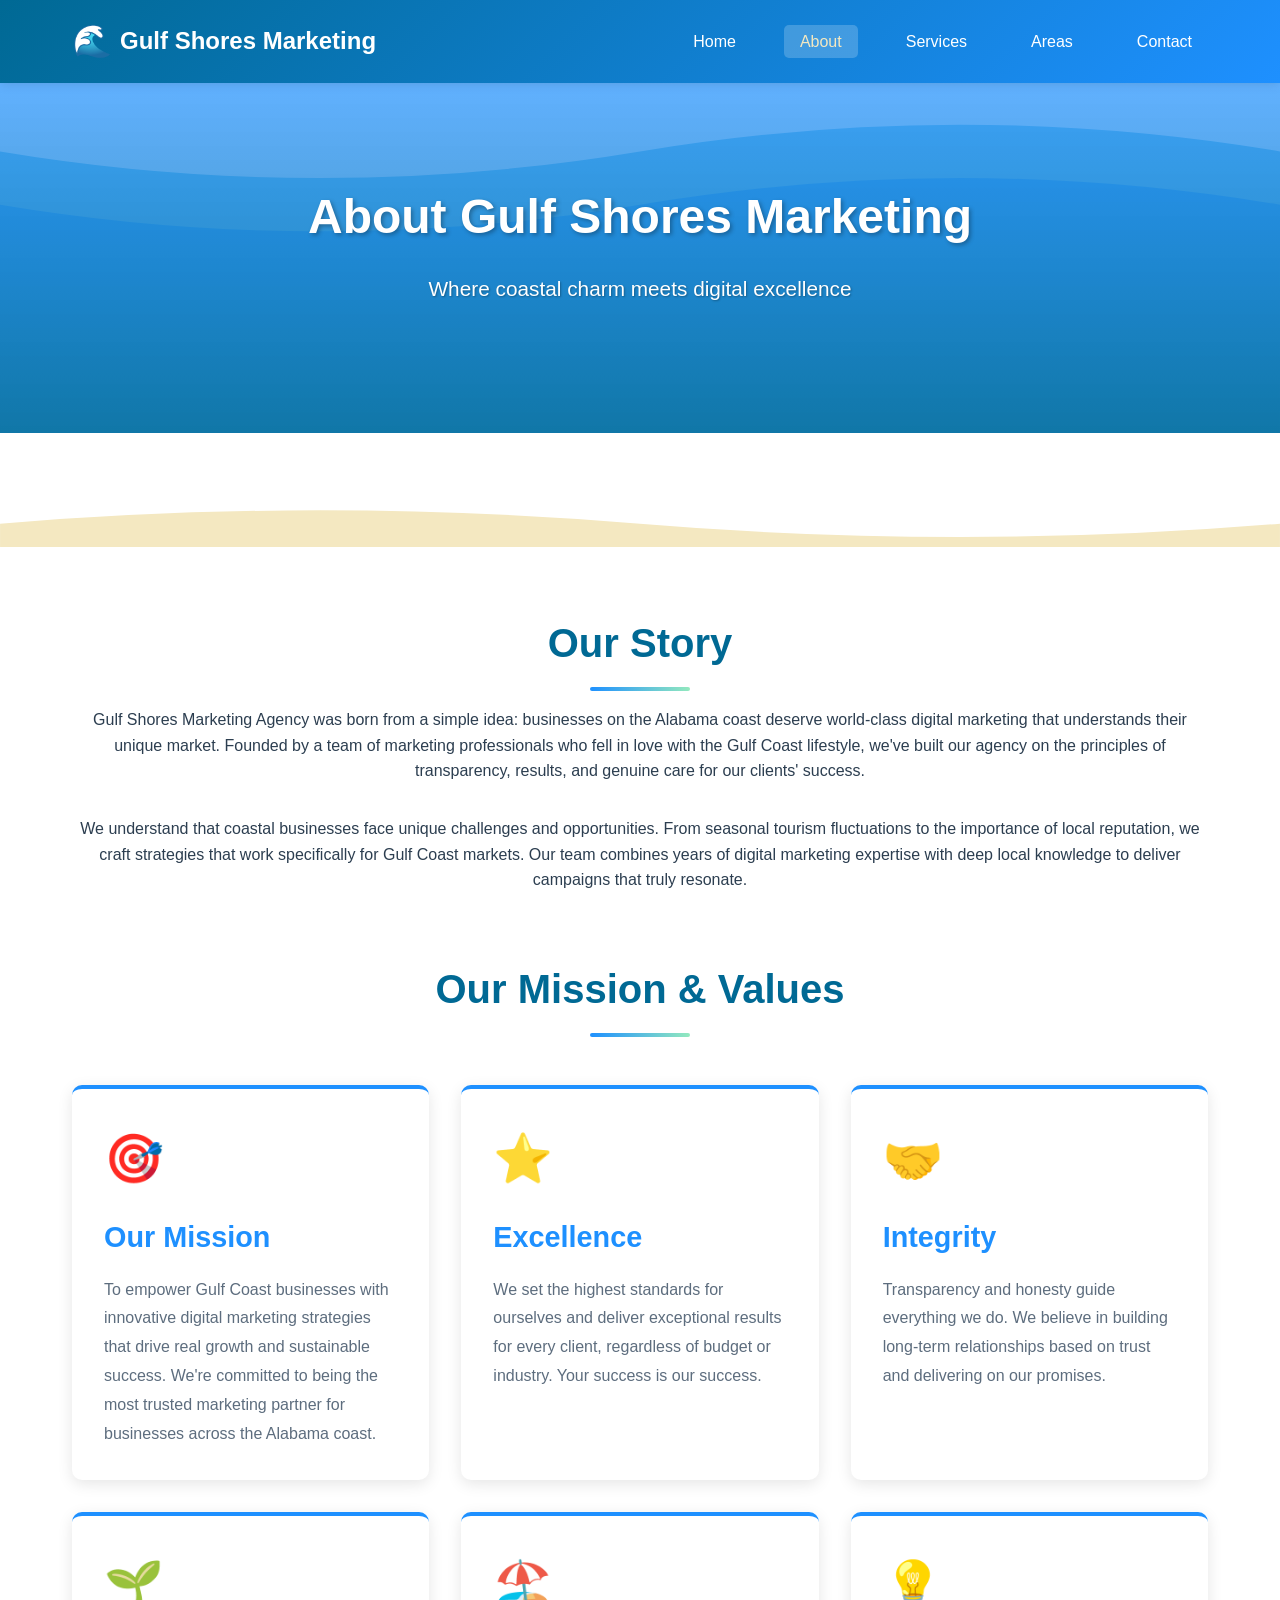
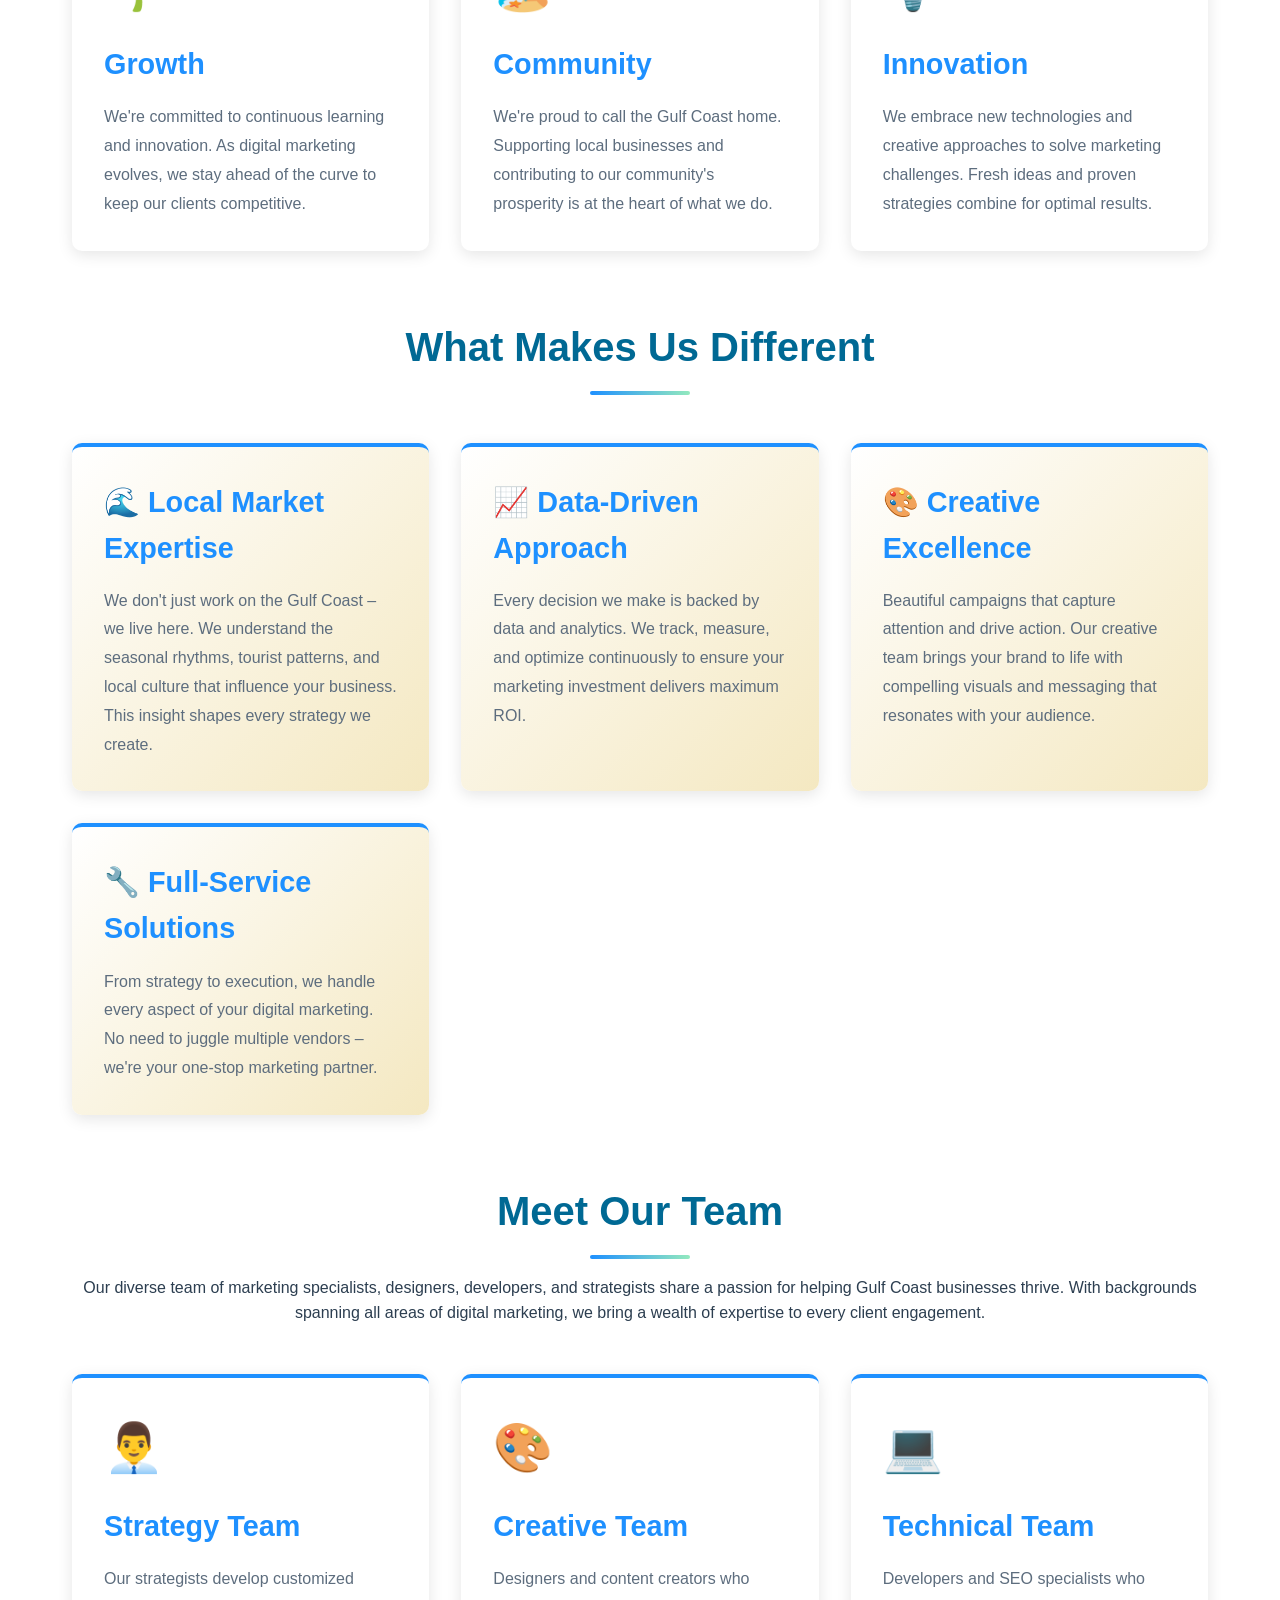
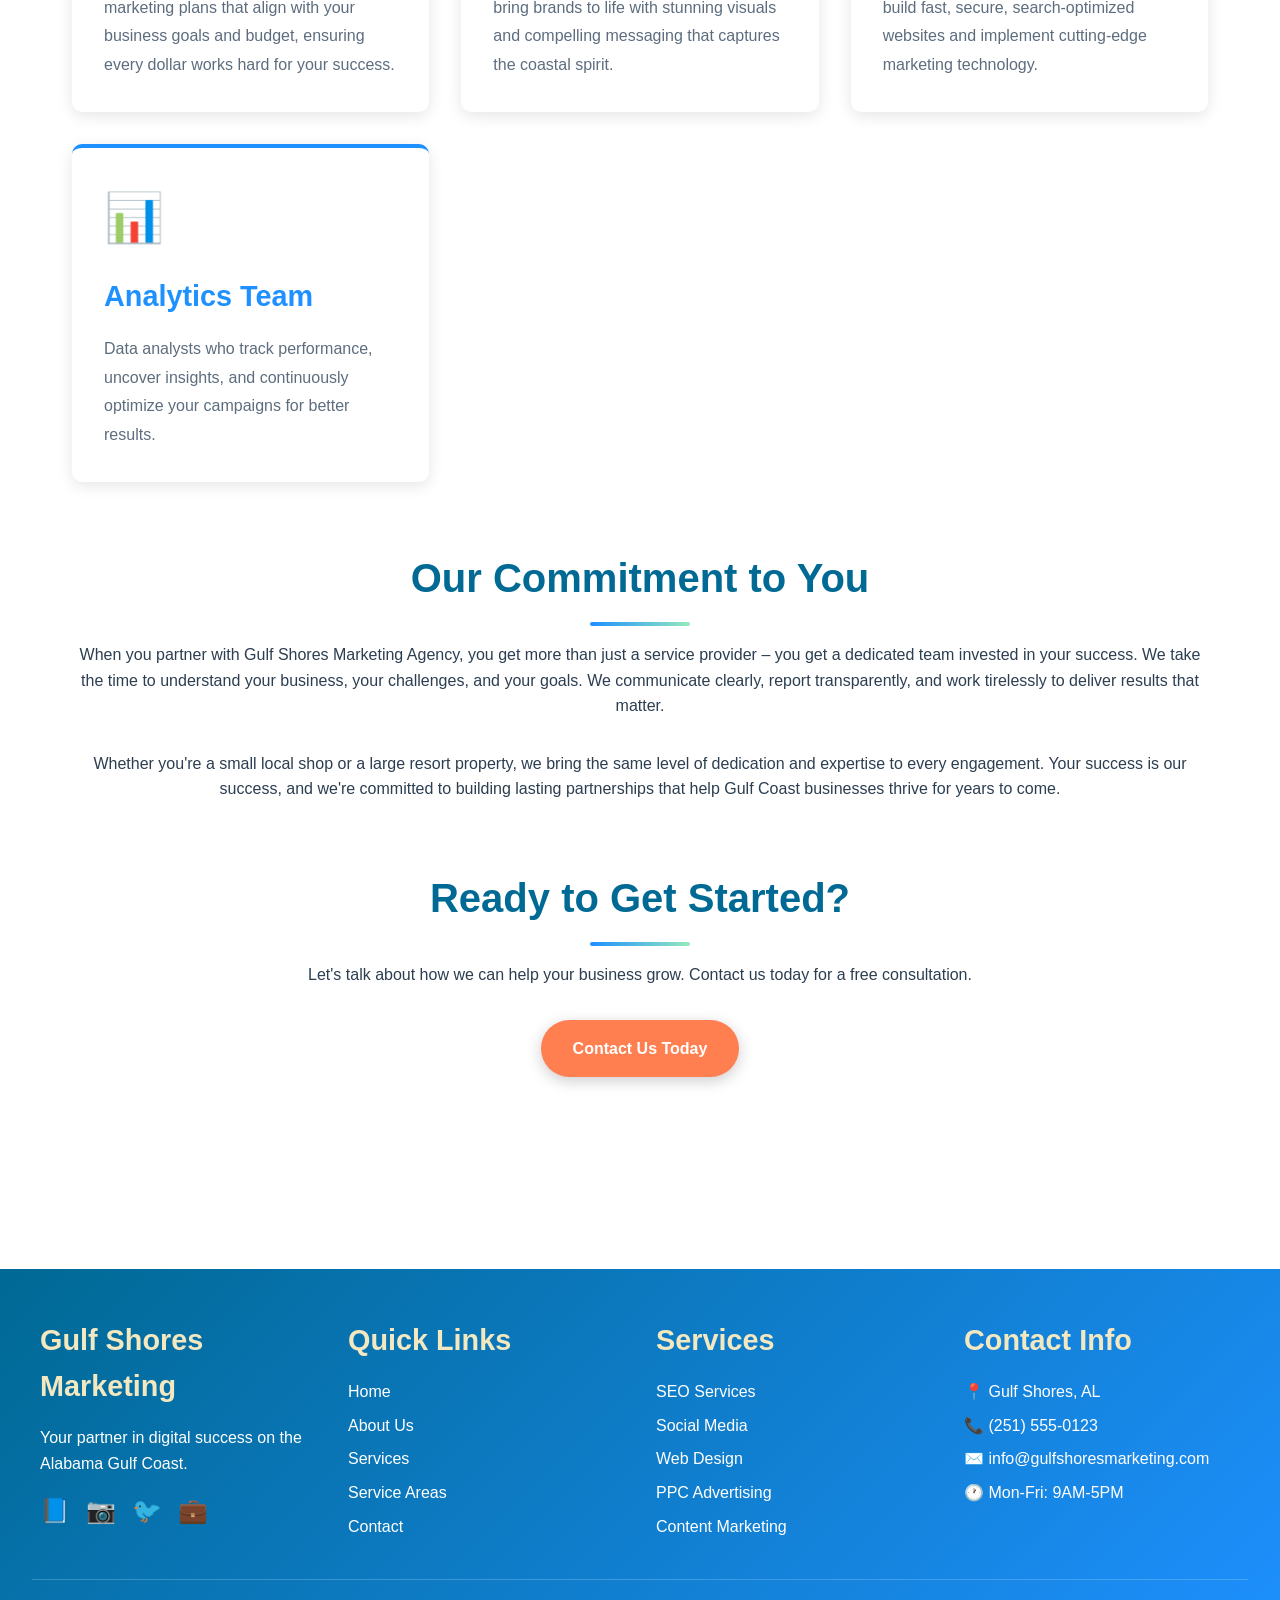
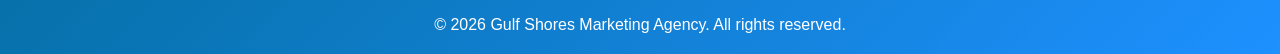
==== about.html @ c0fe1f2f "Add complete Gulf Shores Marketing Agency website - Created beach-themed responsive website with HTM" ====
<!DOCTYPE html>
<html lang="en">
<head>
    <meta charset="UTF-8">
    <meta name="viewport" content="width=device-width, initial-scale=1.0">
    <meta name="description" content="Learn about Gulf Shores Marketing Agency - a team of passionate digital marketing experts dedicated to helping coastal businesses succeed online.">
    <meta name="keywords" content="about us, marketing team, Gulf Shores, digital marketing experts, Alabama coast marketing agency">
    <meta name="author" content="Gulf Shores Marketing Agency">
    <meta name="robots" content="index, follow">

    <!-- Open Graph / Social Media Meta Tags -->
    <meta property="og:type" content="website">
    <meta property="og:title" content="About Gulf Shores Marketing Agency - Meet Our Team">
    <meta property="og:description" content="Discover our story and meet the team behind Gulf Shores Marketing Agency.">
    <meta property="og:url" content="https://gulfshoresmarketing.com/about.html">

    <title>About Us | Gulf Shores Marketing Agency</title>

    <link rel="stylesheet" href="css/styles.css">
    <link rel="canonical" href="https://gulfshoresmarketing.com/about.html">
</head>
<body>
    <header>
        <nav>
            <a href="index.html" class="logo">Gulf Shores Marketing</a>
            <button class="mobile-menu-toggle" aria-label="Toggle menu" aria-expanded="false">
                ☰
            </button>
            <ul class="nav-links">
                <li><a href="index.html">Home</a></li>
                <li><a href="about.html">About</a></li>
                <li><a href="services.html">Services</a></li>
                <li><a href="areas.html">Areas</a></li>
                <li><a href="contact.html">Contact</a></li>
            </ul>
        </nav>
    </header>

    <main>
        <section class="hero">
            <h1>About Gulf Shores Marketing</h1>
            <p>Where coastal charm meets digital excellence</p>
        </section>

        <div class="wave-divider"></div>

        <div class="container">
            <section id="our-story">
                <h2>Our Story</h2>
                <p class="text-center mb-2">
                    Gulf Shores Marketing Agency was born from a simple idea: businesses on the Alabama coast
                    deserve world-class digital marketing that understands their unique market. Founded by a team
                    of marketing professionals who fell in love with the Gulf Coast lifestyle, we've built our
                    agency on the principles of transparency, results, and genuine care for our clients' success.
                </p>
                <p class="text-center mb-2">
                    We understand that coastal businesses face unique challenges and opportunities. From seasonal
                    tourism fluctuations to the importance of local reputation, we craft strategies that work
                    specifically for Gulf Coast markets. Our team combines years of digital marketing expertise
                    with deep local knowledge to deliver campaigns that truly resonate.
                </p>
            </section>

            <section id="mission-vision">
                <h2>Our Mission & Values</h2>
                <div class="grid">
                    <div class="card">
                        <div class="card-icon">🎯</div>
                        <h3>Our Mission</h3>
                        <p>To empower Gulf Coast businesses with innovative digital marketing strategies that
                        drive real growth and sustainable success. We're committed to being the most trusted
                        marketing partner for businesses across the Alabama coast.</p>
                    </div>
                    <div class="card">
                        <div class="card-icon">⭐</div>
                        <h3>Excellence</h3>
                        <p>We set the highest standards for ourselves and deliver exceptional results for every
                        client, regardless of budget or industry. Your success is our success.</p>
                    </div>
                    <div class="card">
                        <div class="card-icon">🤝</div>
                        <h3>Integrity</h3>
                        <p>Transparency and honesty guide everything we do. We believe in building long-term
                        relationships based on trust and delivering on our promises.</p>
                    </div>
                    <div class="card">
                        <div class="card-icon">🌱</div>
                        <h3>Growth</h3>
                        <p>We're committed to continuous learning and innovation. As digital marketing evolves,
                        we stay ahead of the curve to keep our clients competitive.</p>
                    </div>
                    <div class="card">
                        <div class="card-icon">🏖️</div>
                        <h3>Community</h3>
                        <p>We're proud to call the Gulf Coast home. Supporting local businesses and contributing
                        to our community's prosperity is at the heart of what we do.</p>
                    </div>
                    <div class="card">
                        <div class="card-icon">💡</div>
                        <h3>Innovation</h3>
                        <p>We embrace new technologies and creative approaches to solve marketing challenges.
                        Fresh ideas and proven strategies combine for optimal results.</p>
                    </div>
                </div>
            </section>

            <section id="why-different">
                <h2>What Makes Us Different</h2>
                <div class="grid">
                    <div class="card service-card">
                        <h3>🌊 Local Market Expertise</h3>
                        <p>We don't just work on the Gulf Coast – we live here. We understand the seasonal rhythms,
                        tourist patterns, and local culture that influence your business. This insight shapes every
                        strategy we create.</p>
                    </div>
                    <div class="card service-card">
                        <h3>📈 Data-Driven Approach</h3>
                        <p>Every decision we make is backed by data and analytics. We track, measure, and optimize
                        continuously to ensure your marketing investment delivers maximum ROI.</p>
                    </div>
                    <div class="card service-card">
                        <h3>🎨 Creative Excellence</h3>
                        <p>Beautiful campaigns that capture attention and drive action. Our creative team brings
                        your brand to life with compelling visuals and messaging that resonates with your audience.</p>
                    </div>
                    <div class="card service-card">
                        <h3>🔧 Full-Service Solutions</h3>
                        <p>From strategy to execution, we handle every aspect of your digital marketing. No need
                        to juggle multiple vendors – we're your one-stop marketing partner.</p>
                    </div>
                </div>
            </section>

            <section id="team">
                <h2>Meet Our Team</h2>
                <p class="text-center mb-2">
                    Our diverse team of marketing specialists, designers, developers, and strategists share a
                    passion for helping Gulf Coast businesses thrive. With backgrounds spanning all areas of
                    digital marketing, we bring a wealth of expertise to every client engagement.
                </p>
                <div class="grid">
                    <div class="card">
                        <div class="card-icon">👨‍💼</div>
                        <h3>Strategy Team</h3>
                        <p>Our strategists develop customized marketing plans that align with your business goals
                        and budget, ensuring every dollar works hard for your success.</p>
                    </div>
                    <div class="card">
                        <div class="card-icon">🎨</div>
                        <h3>Creative Team</h3>
                        <p>Designers and content creators who bring brands to life with stunning visuals and
                        compelling messaging that captures the coastal spirit.</p>
                    </div>
                    <div class="card">
                        <div class="card-icon">💻</div>
                        <h3>Technical Team</h3>
                        <p>Developers and SEO specialists who build fast, secure, search-optimized websites and
                        implement cutting-edge marketing technology.</p>
                    </div>
                    <div class="card">
                        <div class="card-icon">📊</div>
                        <h3>Analytics Team</h3>
                        <p>Data analysts who track performance, uncover insights, and continuously optimize your
                        campaigns for better results.</p>
                    </div>
                </div>
            </section>

            <section id="commitment">
                <h2>Our Commitment to You</h2>
                <p class="text-center mb-2">
                    When you partner with Gulf Shores Marketing Agency, you get more than just a service provider –
                    you get a dedicated team invested in your success. We take the time to understand your business,
                    your challenges, and your goals. We communicate clearly, report transparently, and work tirelessly
                    to deliver results that matter.
                </p>
                <p class="text-center mb-2">
                    Whether you're a small local shop or a large resort property, we bring the same level of
                    dedication and expertise to every engagement. Your success is our success, and we're committed
                    to building lasting partnerships that help Gulf Coast businesses thrive for years to come.
                </p>
            </section>

            <section id="cta-section" class="text-center">
                <h2>Ready to Get Started?</h2>
                <p class="mb-2">
                    Let's talk about how we can help your business grow. Contact us today for a free consultation.
                </p>
                <a href="contact.html" class="cta-button">Contact Us Today</a>
            </section>
        </div>
    </main>

    <footer>
        <div class="footer-content">
            <div class="footer-section">
                <h3>Gulf Shores Marketing</h3>
                <p>Your partner in digital success on the Alabama Gulf Coast.</p>
                <div class="social-links">
                    <a href="#" aria-label="Facebook">📘</a>
                    <a href="#" aria-label="Instagram">📷</a>
                    <a href="#" aria-label="Twitter">🐦</a>
                    <a href="#" aria-label="LinkedIn">💼</a>
                </div>
            </div>
            <div class="footer-section">
                <h3>Quick Links</h3>
                <ul>
                    <li><a href="index.html">Home</a></li>
                    <li><a href="about.html">About Us</a></li>
                    <li><a href="services.html">Services</a></li>
                    <li><a href="areas.html">Service Areas</a></li>
                    <li><a href="contact.html">Contact</a></li>
                </ul>
            </div>
            <div class="footer-section">
                <h3>Services</h3>
                <ul>
                    <li><a href="services.html#seo">SEO Services</a></li>
                    <li><a href="services.html#social">Social Media</a></li>
                    <li><a href="services.html#web">Web Design</a></li>
                    <li><a href="services.html#ppc">PPC Advertising</a></li>
                    <li><a href="services.html#content">Content Marketing</a></li>
                </ul>
            </div>
            <div class="footer-section">
                <h3>Contact Info</h3>
                <ul>
                    <li>📍 Gulf Shores, AL</li>
                    <li>📞 (251) 555-0123</li>
                    <li>✉️ info@gulfshoresmarketing.com</li>
                    <li>🕐 Mon-Fri: 9AM-5PM</li>
                </ul>
            </div>
        </div>
        <div class="footer-bottom">
            <p>&copy; <span id="current-year">2024</span> Gulf Shores Marketing Agency. All rights reserved.</p>
        </div>
    </footer>

    <script src="js/main.js"></script>
</body>
</html>
---- css/styles.css ----
/* Gulf Shores Marketing Agency - Beach Theme Styles */

:root {
    --beach-sand: #F4E8C1;
    --ocean-blue: #1E90FF;
    --ocean-deep: #006994;
    --ocean-light: #87CEEB;
    --coral: #FF7F50;
    --seafoam: #93E9BE;
    --white: #FFFFFF;
    --text-dark: #2C3E50;
    --text-light: #5D6D7E;
}

* {
    margin: 0;
    padding: 0;
    box-sizing: border-box;
}

body {
    font-family: 'Segoe UI', Tahoma, Geneva, Verdana, sans-serif;
    line-height: 1.6;
    color: var(--text-dark);
    background-color: var(--white);
}

/* Header & Navigation */
header {
    background: linear-gradient(135deg, var(--ocean-deep) 0%, var(--ocean-blue) 100%);
    box-shadow: 0 2px 10px rgba(0, 0, 0, 0.1);
    position: sticky;
    top: 0;
    z-index: 1000;
}

nav {
    max-width: 1200px;
    margin: 0 auto;
    padding: 1rem 2rem;
    display: flex;
    justify-content: space-between;
    align-items: center;
}

.logo {
    font-size: 1.5rem;
    font-weight: bold;
    color: var(--white);
    text-decoration: none;
    display: flex;
    align-items: center;
    gap: 0.5rem;
}

.logo::before {
    content: '🌊';
    font-size: 2rem;
}

.nav-links {
    display: flex;
    list-style: none;
    gap: 2rem;
}

.nav-links a {
    color: var(--white);
    text-decoration: none;
    font-weight: 500;
    transition: color 0.3s ease;
    padding: 0.5rem 1rem;
    border-radius: 5px;
}

.nav-links a:hover,
.nav-links a.active {
    background-color: rgba(255, 255, 255, 0.2);
    color: var(--beach-sand);
}

.mobile-menu-toggle {
    display: none;
    background: none;
    border: none;
    color: var(--white);
    font-size: 1.5rem;
    cursor: pointer;
}

/* Hero Section */
.hero {
    background: linear-gradient(rgba(30, 144, 255, 0.7), rgba(0, 105, 148, 0.8)),
                url('data:image/svg+xml,<svg xmlns="http://www.w3.org/2000/svg" viewBox="0 0 1200 400"><path fill="%2387CEEB" d="M0,100 Q300,150 600,100 T1200,100 L1200,400 L0,400 Z"/><path fill="%231E90FF" d="M0,150 Q300,200 600,150 T1200,150 L1200,400 L0,400 Z" opacity="0.5"/></svg>');
    background-size: cover;
    background-position: center;
    color: var(--white);
    padding: 6rem 2rem;
    text-align: center;
}

.hero h1 {
    font-size: 3rem;
    margin-bottom: 1rem;
    text-shadow: 2px 2px 4px rgba(0, 0, 0, 0.3);
}

.hero p {
    font-size: 1.3rem;
    margin-bottom: 2rem;
    text-shadow: 1px 1px 2px rgba(0, 0, 0, 0.3);
}

.cta-button {
    display: inline-block;
    background-color: var(--coral);
    color: var(--white);
    padding: 1rem 2rem;
    text-decoration: none;
    border-radius: 50px;
    font-weight: bold;
    transition: all 0.3s ease;
    box-shadow: 0 4px 15px rgba(0, 0, 0, 0.2);
}

.cta-button:hover {
    background-color: #ff6347;
    transform: translateY(-2px);
    box-shadow: 0 6px 20px rgba(0, 0, 0, 0.3);
}

/* Container */
.container {
    max-width: 1200px;
    margin: 0 auto;
    padding: 4rem 2rem;
}

/* Section Styles */
section {
    margin-bottom: 4rem;
}

h2 {
    font-size: 2.5rem;
    color: var(--ocean-deep);
    margin-bottom: 1rem;
    text-align: center;
    position: relative;
    padding-bottom: 1rem;
}

h2::after {
    content: '';
    position: absolute;
    bottom: 0;
    left: 50%;
    transform: translateX(-50%);
    width: 100px;
    height: 4px;
    background: linear-gradient(90deg, var(--ocean-blue), var(--seafoam));
    border-radius: 2px;
}

h3 {
    font-size: 1.8rem;
    color: var(--ocean-blue);
    margin-bottom: 1rem;
}

/* Grid Layouts */
.grid {
    display: grid;
    grid-template-columns: repeat(auto-fit, minmax(300px, 1fr));
    gap: 2rem;
    margin-top: 3rem;
}

.card {
    background: var(--white);
    padding: 2rem;
    border-radius: 10px;
    box-shadow: 0 4px 15px rgba(0, 0, 0, 0.1);
    transition: transform 0.3s ease, box-shadow 0.3s ease;
    border-top: 4px solid var(--ocean-blue);
}

.card:hover {
    transform: translateY(-5px);
    box-shadow: 0 8px 25px rgba(0, 0, 0, 0.15);
}

.card-icon {
    font-size: 3rem;
    margin-bottom: 1rem;
}

.card h3 {
    margin-bottom: 1rem;
}

.card p {
    color: var(--text-light);
    line-height: 1.8;
}

/* Services */
.service-card {
    background: linear-gradient(135deg, var(--white) 0%, var(--beach-sand) 100%);
}

/* Areas */
.area-card {
    background: var(--white);
    text-align: center;
}

.area-card h3 {
    color: var(--ocean-deep);
}

/* Contact Form */
.contact-content {
    display: grid;
    grid-template-columns: 1fr 1fr;
    gap: 3rem;
    margin-top: 3rem;
}

.contact-info {
    background: linear-gradient(135deg, var(--ocean-light) 0%, var(--seafoam) 100%);
    padding: 2rem;
    border-radius: 10px;
}

.contact-info h3 {
    color: var(--ocean-deep);
    margin-bottom: 1.5rem;
}

.info-item {
    display: flex;
    align-items: center;
    gap: 1rem;
    margin-bottom: 1.5rem;
}

.info-icon {
    font-size: 1.5rem;
}

form {
    display: flex;
    flex-direction: column;
    gap: 1.5rem;
}

.form-group {
    display: flex;
    flex-direction: column;
}

label {
    font-weight: 500;
    margin-bottom: 0.5rem;
    color: var(--ocean-deep);
}

input,
textarea,
select {
    padding: 0.8rem;
    border: 2px solid var(--ocean-light);
    border-radius: 5px;
    font-size: 1rem;
    font-family: inherit;
    transition: border-color 0.3s ease;
}

input:focus,
textarea:focus,
select:focus {
    outline: none;
    border-color: var(--ocean-blue);
}

textarea {
    min-height: 150px;
    resize: vertical;
}

button[type="submit"] {
    background-color: var(--ocean-blue);
    color: var(--white);
    padding: 1rem 2rem;
    border: none;
    border-radius: 50px;
    font-size: 1.1rem;
    font-weight: bold;
    cursor: pointer;
    transition: all 0.3s ease;
}

button[type="submit"]:hover {
    background-color: var(--ocean-deep);
    transform: translateY(-2px);
    box-shadow: 0 4px 15px rgba(0, 0, 0, 0.2);
}

/* Footer */
footer {
    background: linear-gradient(135deg, var(--ocean-deep) 0%, var(--ocean-blue) 100%);
    color: var(--white);
    padding: 3rem 2rem 1rem;
    margin-top: 4rem;
}

.footer-content {
    max-width: 1200px;
    margin: 0 auto;
    display: grid;
    grid-template-columns: repeat(auto-fit, minmax(250px, 1fr));
    gap: 2rem;
    margin-bottom: 2rem;
}

.footer-section h3 {
    color: var(--beach-sand);
    margin-bottom: 1rem;
}

.footer-section ul {
    list-style: none;
}

.footer-section ul li {
    margin-bottom: 0.5rem;
}

.footer-section a {
    color: var(--white);
    text-decoration: none;
    transition: color 0.3s ease;
}

.footer-section a:hover {
    color: var(--seafoam);
}

.social-links {
    display: flex;
    gap: 1rem;
    margin-top: 1rem;
}

.social-links a {
    font-size: 1.5rem;
}

.footer-bottom {
    text-align: center;
    padding-top: 2rem;
    border-top: 1px solid rgba(255, 255, 255, 0.2);
}

/* Responsive Design */
@media (max-width: 768px) {
    .nav-links {
        display: none;
        flex-direction: column;
        position: absolute;
        top: 100%;
        left: 0;
        right: 0;
        background: var(--ocean-deep);
        padding: 1rem;
        gap: 0.5rem;
    }

    .nav-links.active {
        display: flex;
    }

    .mobile-menu-toggle {
        display: block;
    }

    .hero h1 {
        font-size: 2rem;
    }

    .hero p {
        font-size: 1.1rem;
    }

    h2 {
        font-size: 2rem;
    }

    .contact-content {
        grid-template-columns: 1fr;
    }

    .grid {
        grid-template-columns: 1fr;
    }
}

/* Utility Classes */
.text-center {
    text-align: center;
}

.mb-2 {
    margin-bottom: 2rem;
}

.wave-divider {
    height: 50px;
    background: url('data:image/svg+xml,<svg xmlns="http://www.w3.org/2000/svg" viewBox="0 0 1200 50"><path fill="%23F4E8C1" d="M0,25 Q300,0 600,25 T1200,25 L1200,50 L0,50 Z"/></svg>');
    background-size: cover;
}
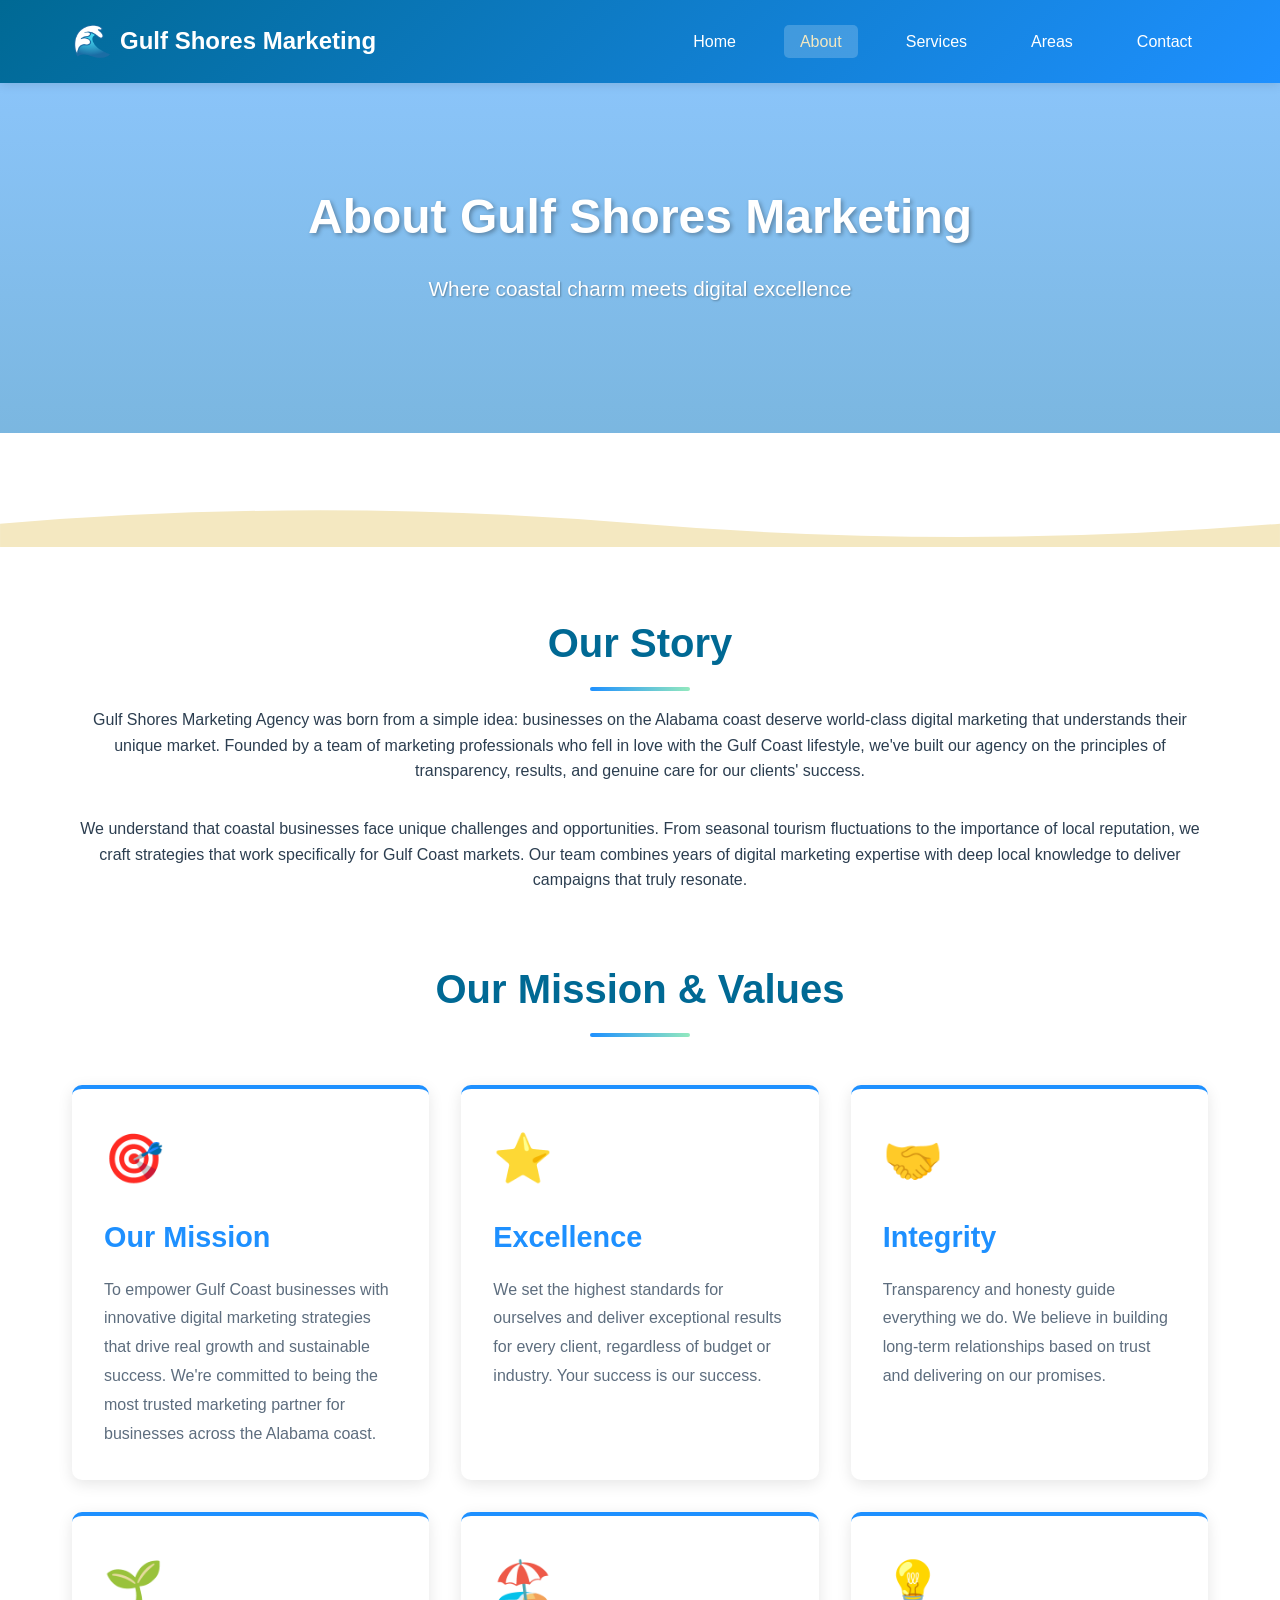
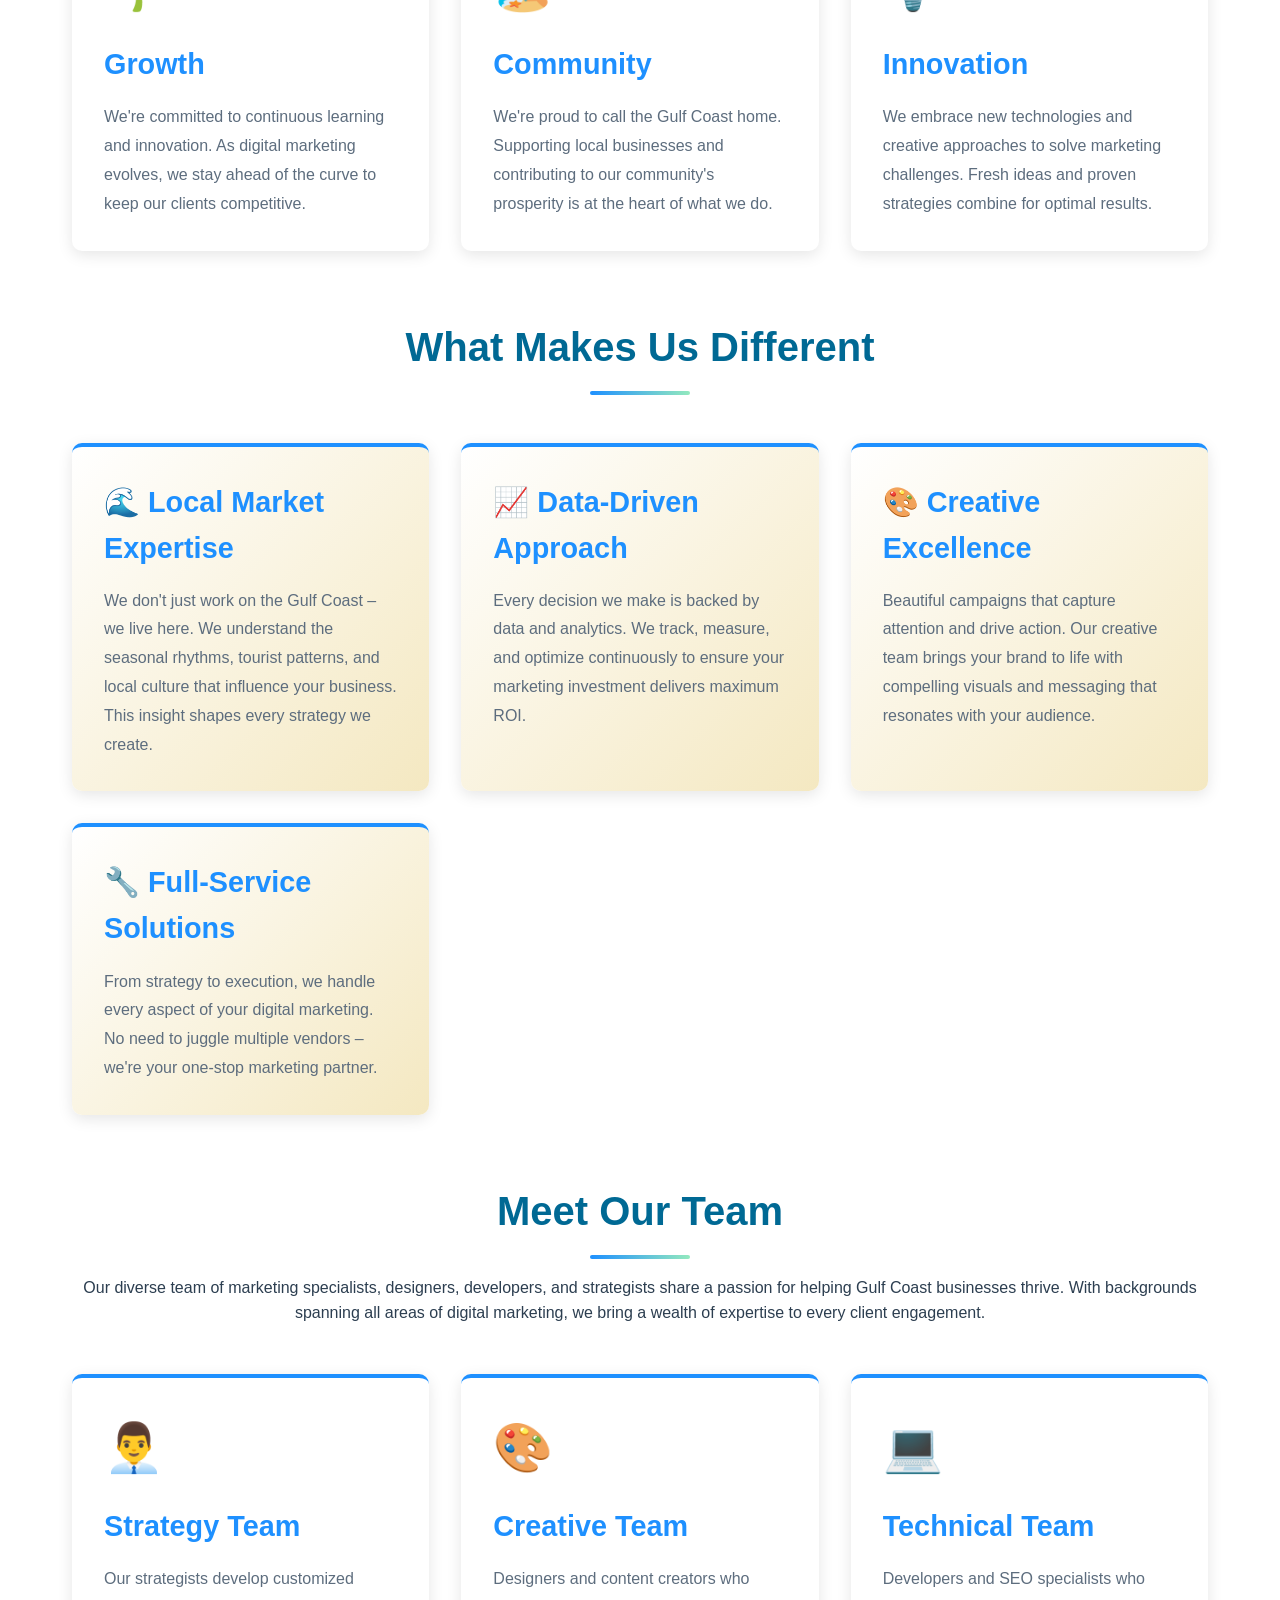
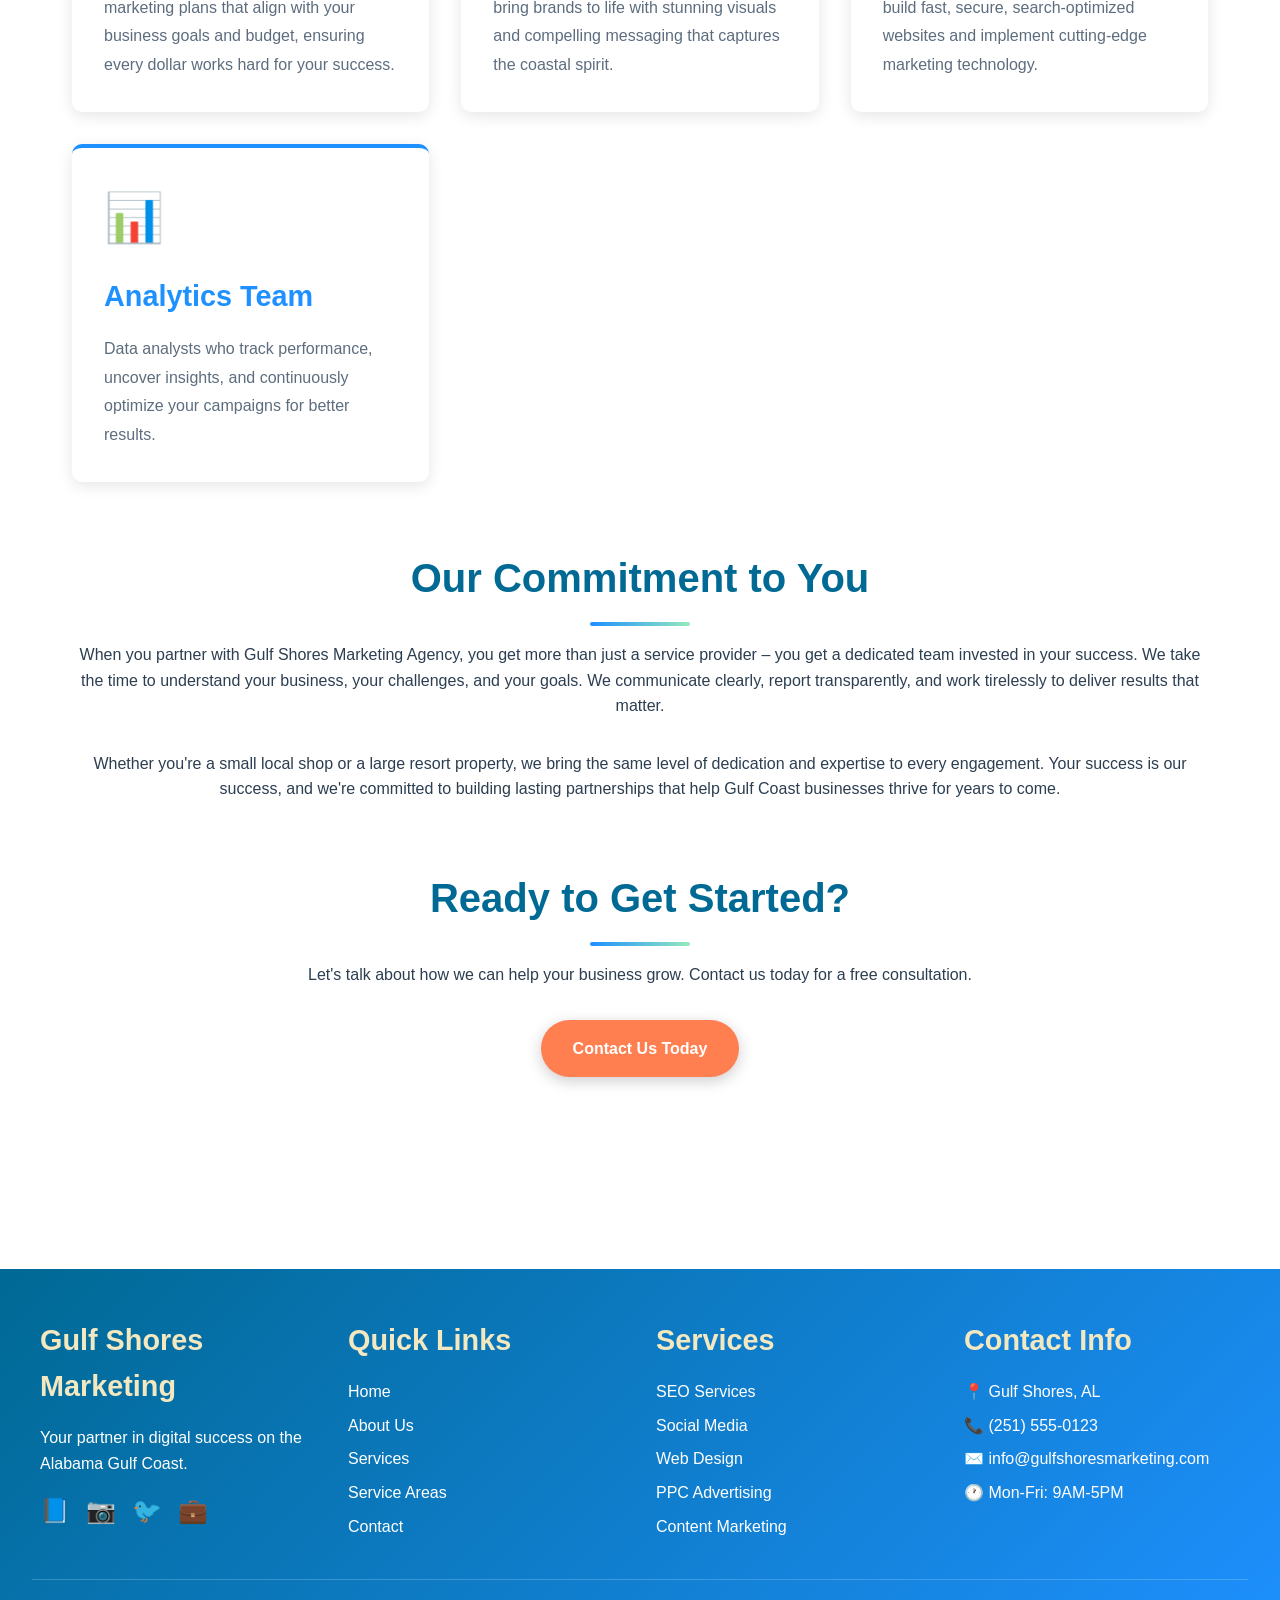
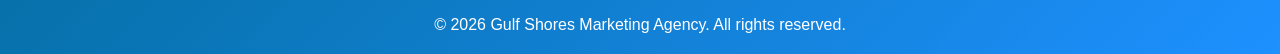
==== commit 57dd970f: "Add beach photo backgrounds to header sections - Updated hero section CSS to use beach photography b" ====
--- a/about.html
+++ b/about.html
@@ -37,7 +37,7 @@
     </header>
 
     <main>
-        <section class="hero">
+        <section class="hero about-hero">
             <h1>About Gulf Shores Marketing</h1>
             <p>Where coastal charm meets digital excellence</p>
         </section>
--- a/css/styles.css
+++ b/css/styles.css
@@ -90,13 +90,47 @@
 
 /* Hero Section */
 .hero {
-    background: linear-gradient(rgba(30, 144, 255, 0.7), rgba(0, 105, 148, 0.8)),
-                url('data:image/svg+xml,<svg xmlns="http://www.w3.org/2000/svg" viewBox="0 0 1200 400"><path fill="%2387CEEB" d="M0,100 Q300,150 600,100 T1200,100 L1200,400 L0,400 Z"/><path fill="%231E90FF" d="M0,150 Q300,200 600,150 T1200,150 L1200,400 L0,400 Z" opacity="0.5"/></svg>');
+    background: linear-gradient(rgba(30, 144, 255, 0.5), rgba(0, 105, 148, 0.6)),
+                url('../images/laptop-beach.jpg');
     background-size: cover;
     background-position: center;
     color: var(--white);
     padding: 6rem 2rem;
     text-align: center;
+    background-attachment: fixed;
+}
+
+/* Page-specific hero backgrounds */
+.hero.about-hero {
+    background: linear-gradient(rgba(30, 144, 255, 0.5), rgba(0, 105, 148, 0.6)),
+                url('../images/beach-chair-1.jpg');
+    background-size: cover;
+    background-position: center;
+    background-attachment: fixed;
+}
+
+.hero.services-hero {
+    background: linear-gradient(rgba(30, 144, 255, 0.5), rgba(0, 105, 148, 0.6)),
+                url('../images/beach-chair-2.jpg');
+    background-size: cover;
+    background-position: center;
+    background-attachment: fixed;
+}
+
+.hero.areas-hero {
+    background: linear-gradient(rgba(30, 144, 255, 0.5), rgba(0, 105, 148, 0.6)),
+                url('../images/sand-hand.jpg');
+    background-size: cover;
+    background-position: center;
+    background-attachment: fixed;
+}
+
+.hero.contact-hero {
+    background: linear-gradient(rgba(30, 144, 255, 0.5), rgba(0, 105, 148, 0.6)),
+                url('../images/phone-beach.jpg');
+    background-size: cover;
+    background-position: center;
+    background-attachment: fixed;
 }
 
 .hero h1 {
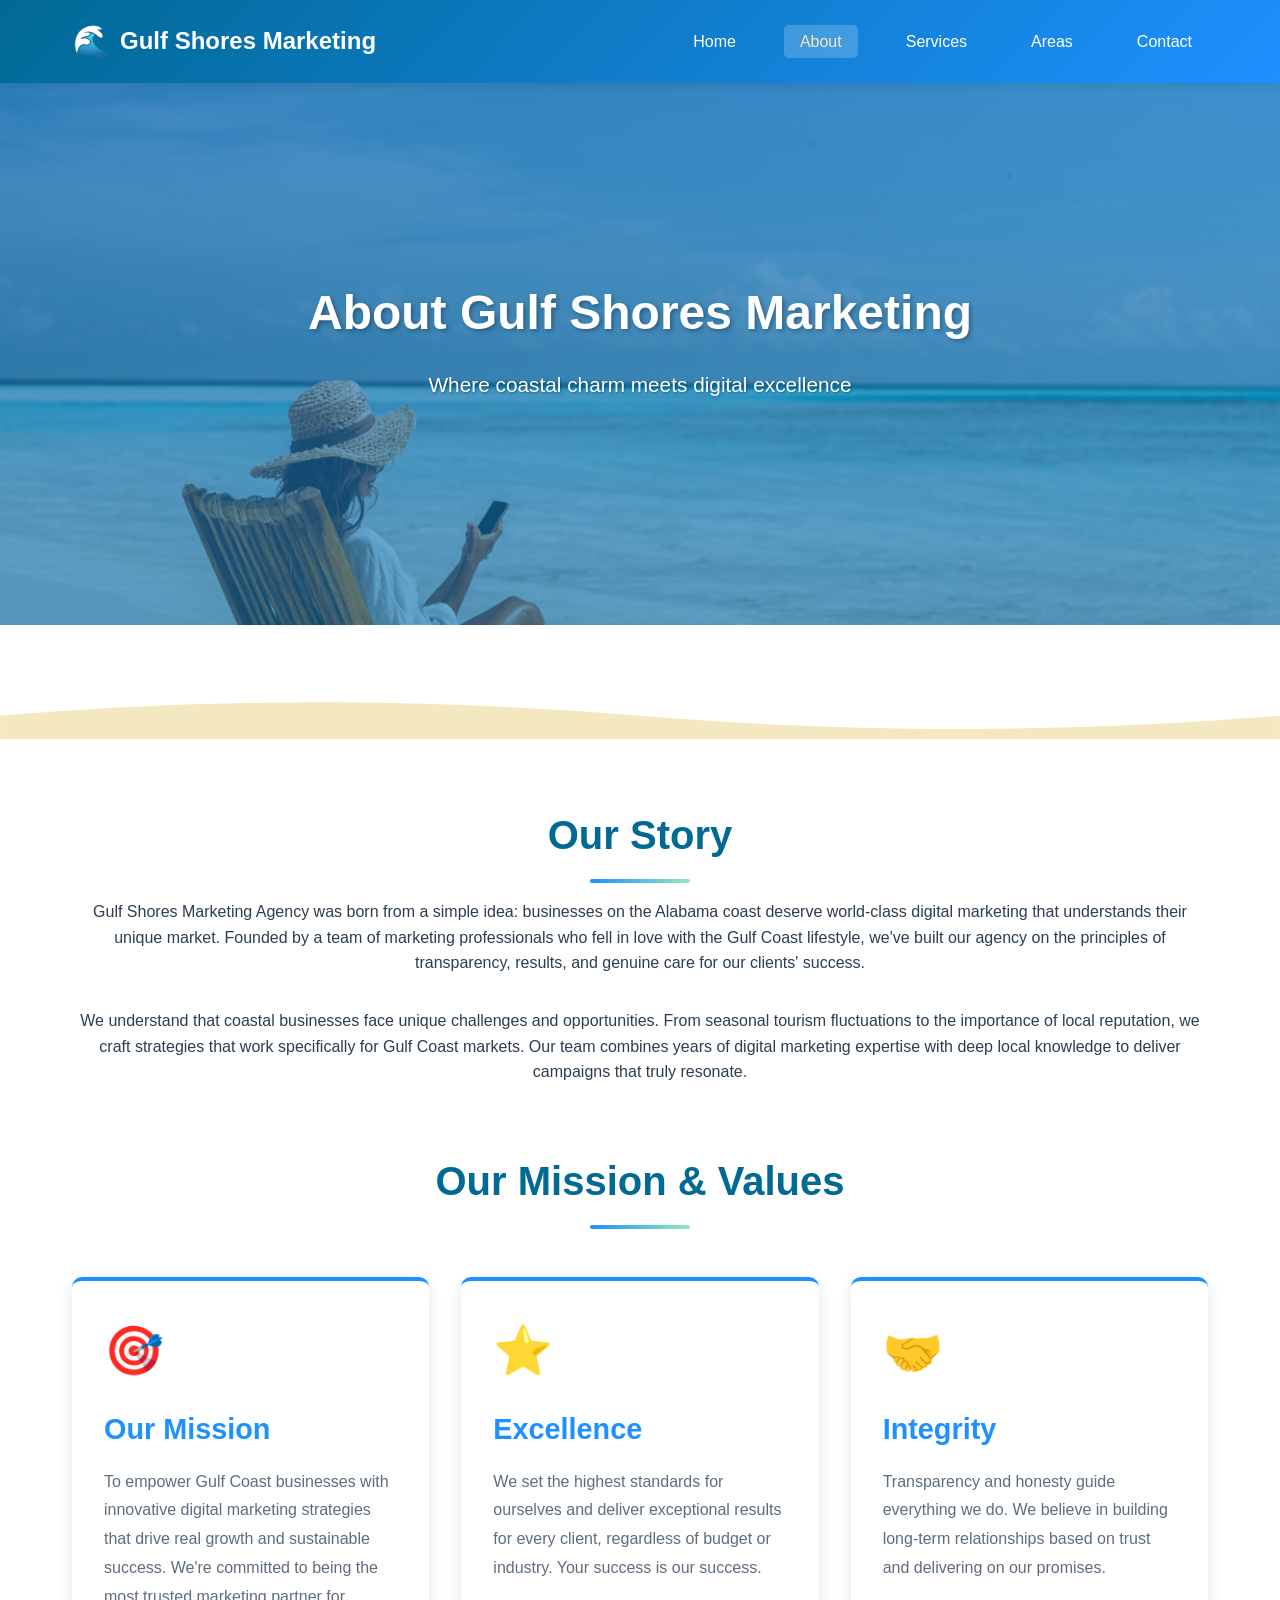
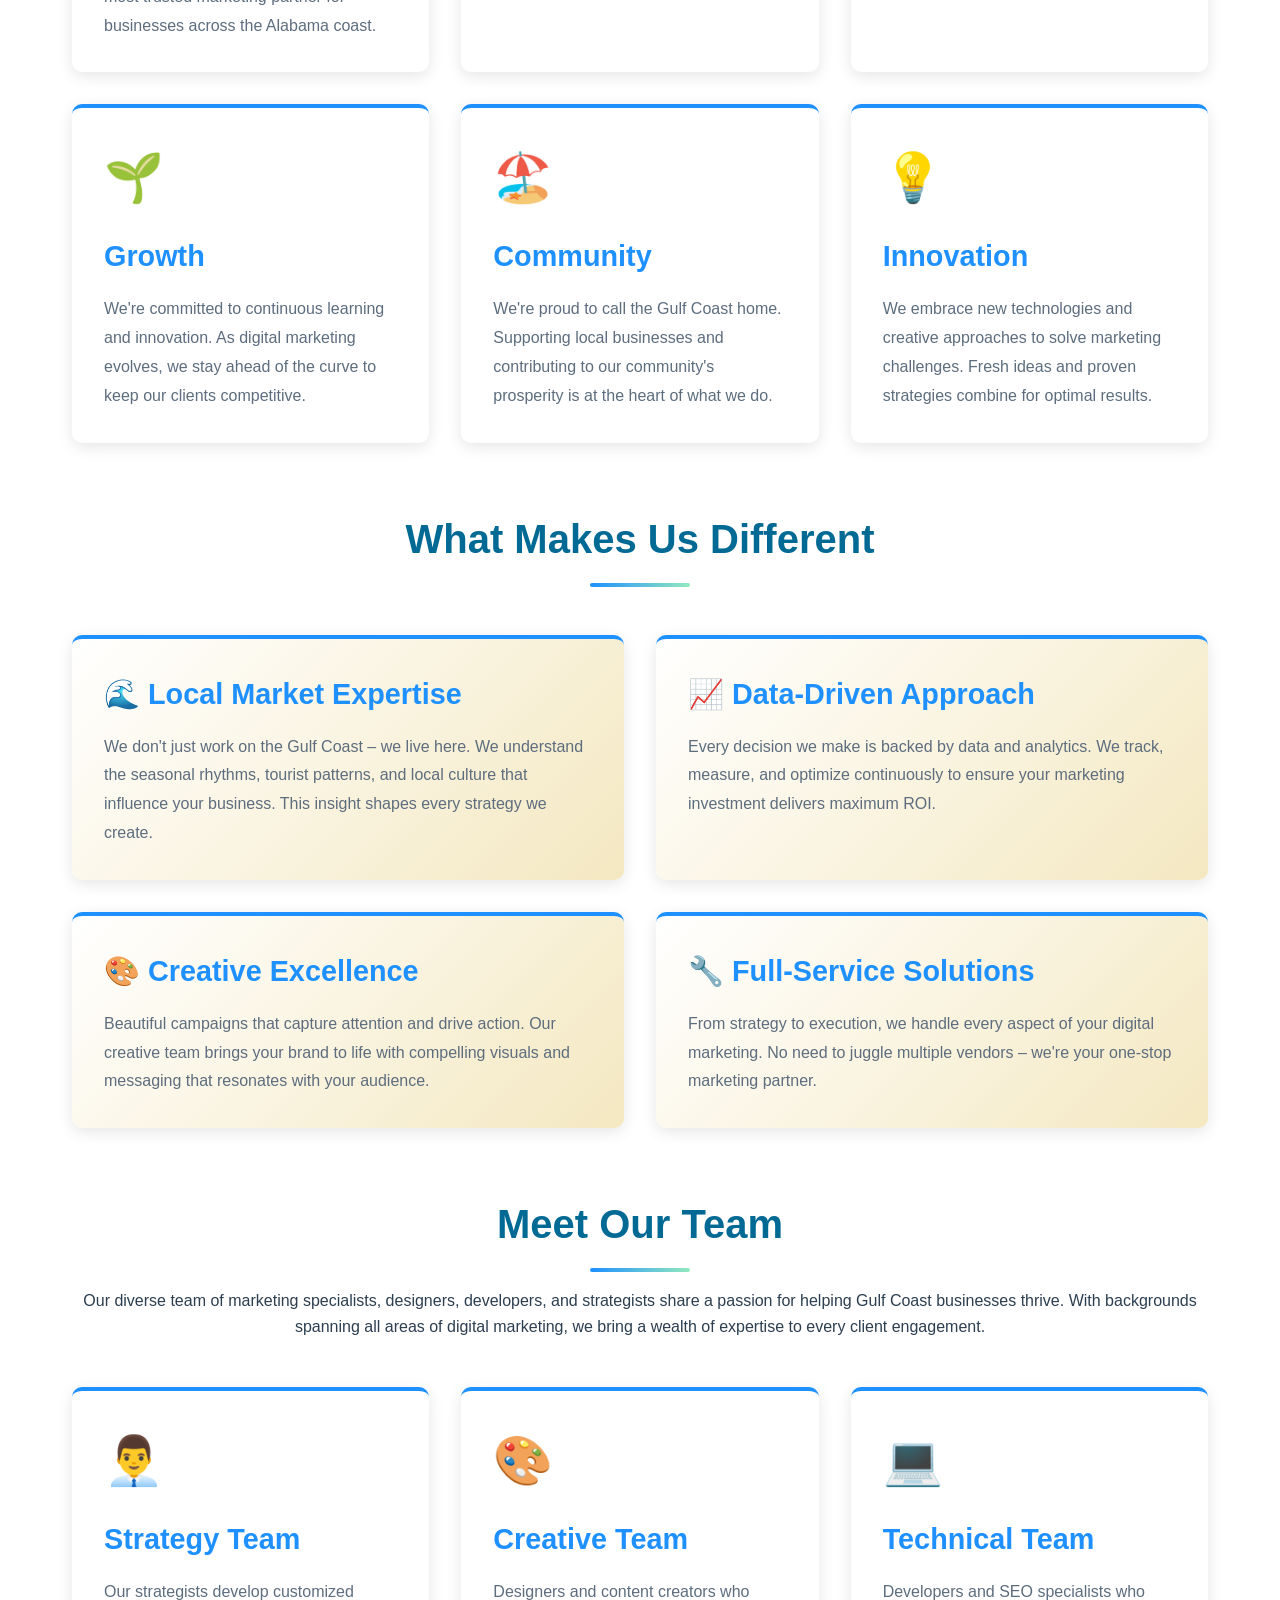
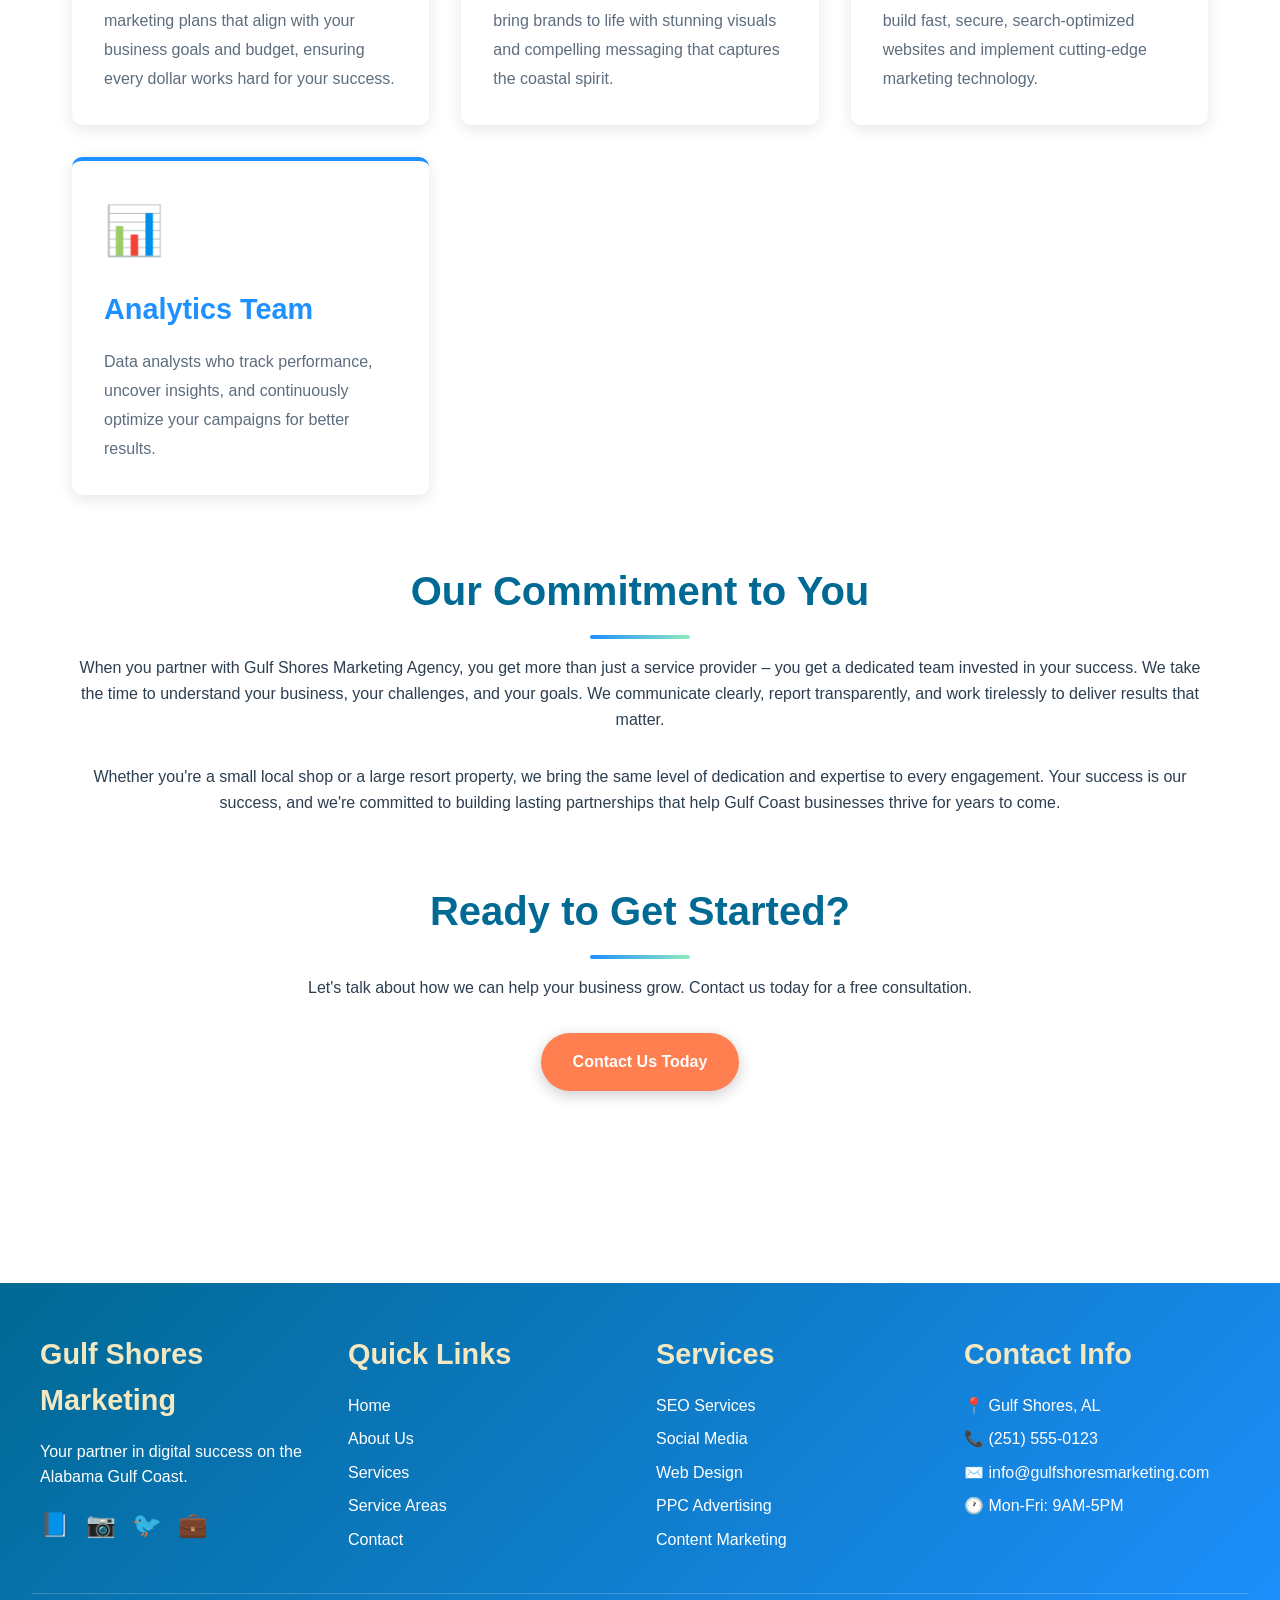
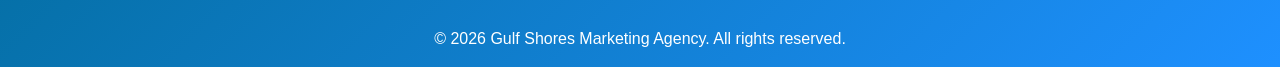
==== commit ac8f2de8: "Change 4-block sections from 3 columns to 2 columns for better balance Updated all sections with 4 o" ====
--- a/about.html
+++ b/about.html
@@ -106,7 +106,7 @@
 
             <section id="why-different">
                 <h2>What Makes Us Different</h2>
-                <div class="grid">
+                <div class="grid-2-col">
                     <div class="card service-card">
                         <h3>🌊 Local Market Expertise</h3>
                         <p>We don't just work on the Gulf Coast – we live here. We understand the seasonal rhythms,
--- a/css/styles.css
+++ b/css/styles.css
@@ -91,11 +91,11 @@
 /* Hero Section */
 .hero {
     background: linear-gradient(rgba(30, 144, 255, 0.5), rgba(0, 105, 148, 0.6)),
-                url('../images/laptop-beach.jpg');
-    background-size: cover;
-    background-position: center;
-    color: var(--white);
-    padding: 6rem 2rem;
+                url('../laptopheaderphoto.png');
+    background-size: cover;
+    background-position: center center;
+    color: var(--white);
+    padding: 12rem 2rem;
     text-align: center;
     background-attachment: fixed;
 }
@@ -103,33 +103,33 @@
 /* Page-specific hero backgrounds */
 .hero.about-hero {
     background: linear-gradient(rgba(30, 144, 255, 0.5), rgba(0, 105, 148, 0.6)),
-                url('../images/beach-chair-1.jpg');
-    background-size: cover;
-    background-position: center;
+                url('../smartphone1.png');
+    background-size: cover;
+    background-position: center center;
     background-attachment: fixed;
 }
 
 .hero.services-hero {
     background: linear-gradient(rgba(30, 144, 255, 0.5), rgba(0, 105, 148, 0.6)),
-                url('../images/beach-chair-2.jpg');
-    background-size: cover;
-    background-position: center;
+                url('../smartphone2.png');
+    background-size: cover;
+    background-position: center center;
     background-attachment: fixed;
 }
 
 .hero.areas-hero {
     background: linear-gradient(rgba(30, 144, 255, 0.5), rgba(0, 105, 148, 0.6)),
-                url('../images/sand-hand.jpg');
-    background-size: cover;
-    background-position: center;
+                url('../socialmedia.png');
+    background-size: cover;
+    background-position: center center;
     background-attachment: fixed;
 }
 
 .hero.contact-hero {
     background: linear-gradient(rgba(30, 144, 255, 0.5), rgba(0, 105, 148, 0.6)),
-                url('../images/phone-beach.jpg');
-    background-size: cover;
-    background-position: center;
+                url('../smartphone3.png');
+    background-size: cover;
+    background-position: center center;
     background-attachment: fixed;
 }
 
@@ -206,6 +206,13 @@
 .grid {
     display: grid;
     grid-template-columns: repeat(auto-fit, minmax(300px, 1fr));
+    gap: 2rem;
+    margin-top: 3rem;
+}
+
+.grid-2-col {
+    display: grid;
+    grid-template-columns: repeat(2, 1fr);
     gap: 2rem;
     margin-top: 3rem;
 }
@@ -438,6 +445,10 @@
     .grid {
         grid-template-columns: 1fr;
     }
+
+    .grid-2-col {
+        grid-template-columns: 1fr;
+    }
 }
 
 /* Utility Classes */
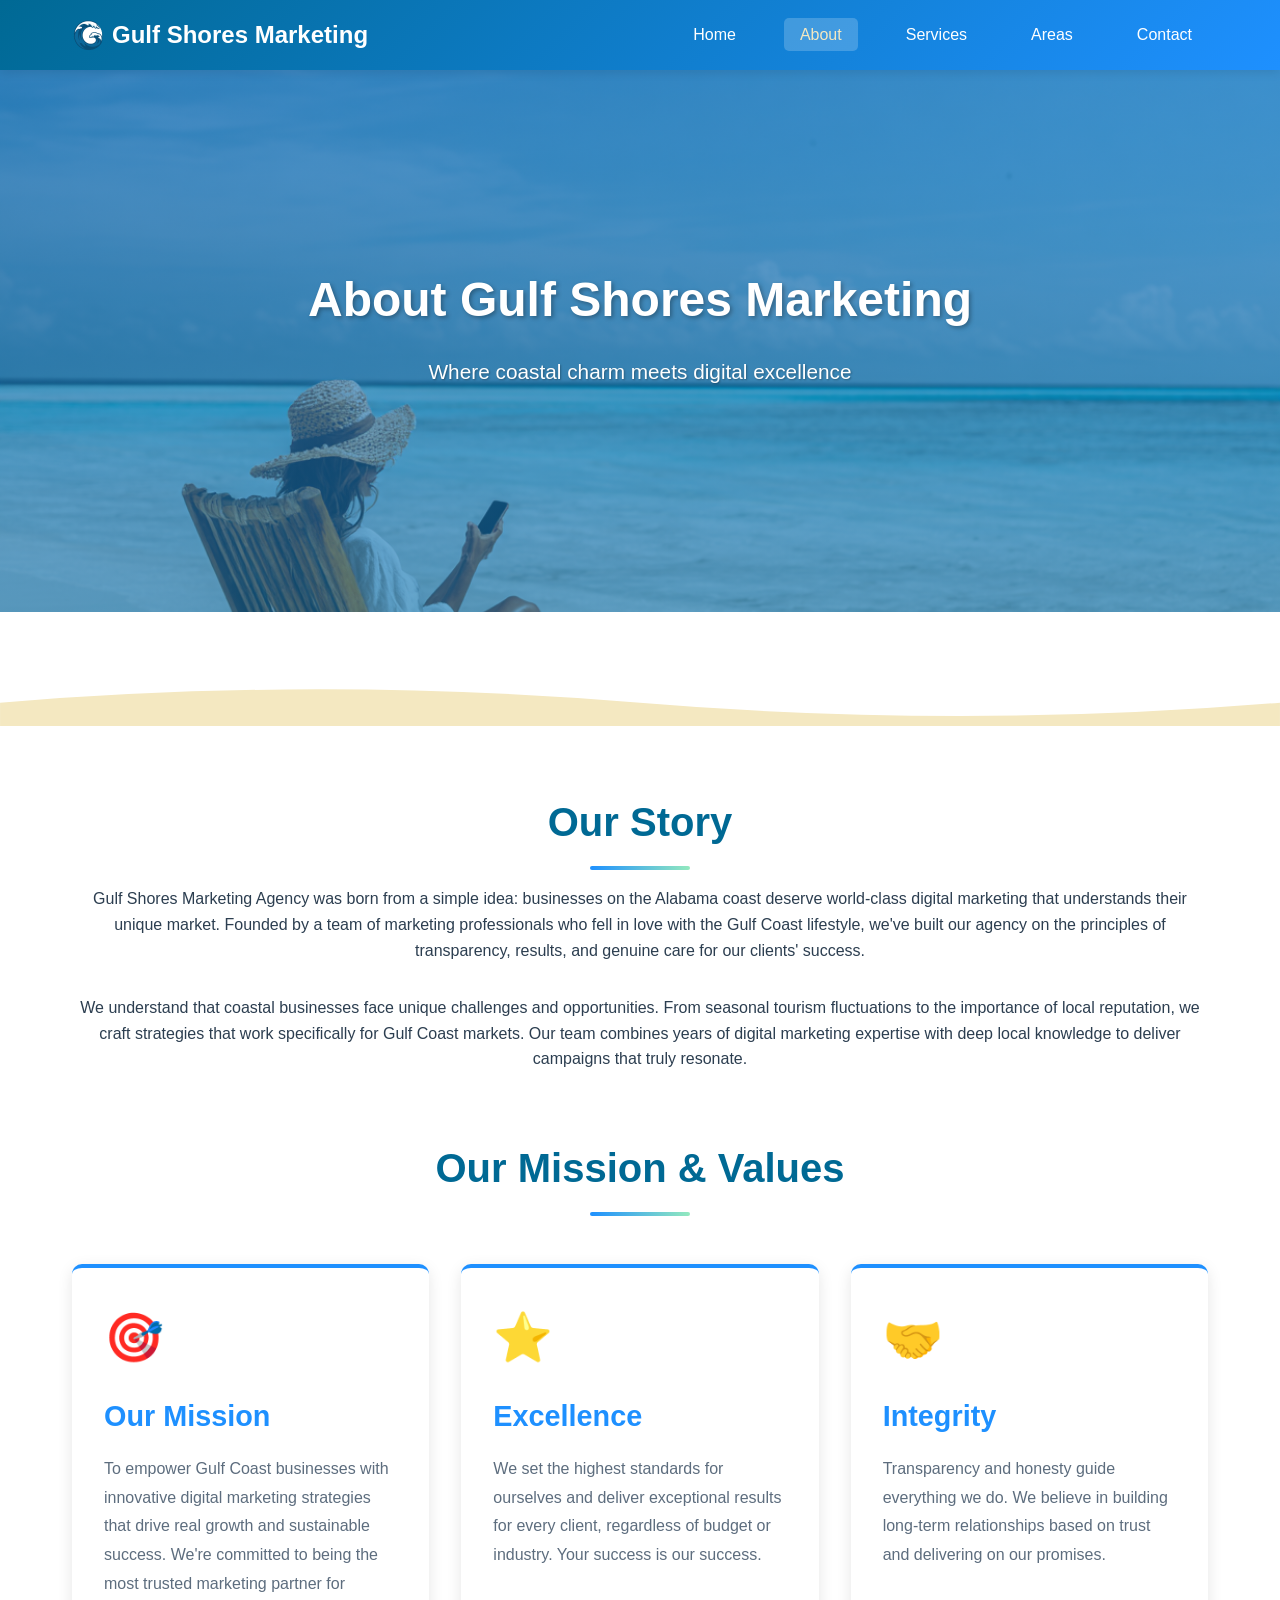
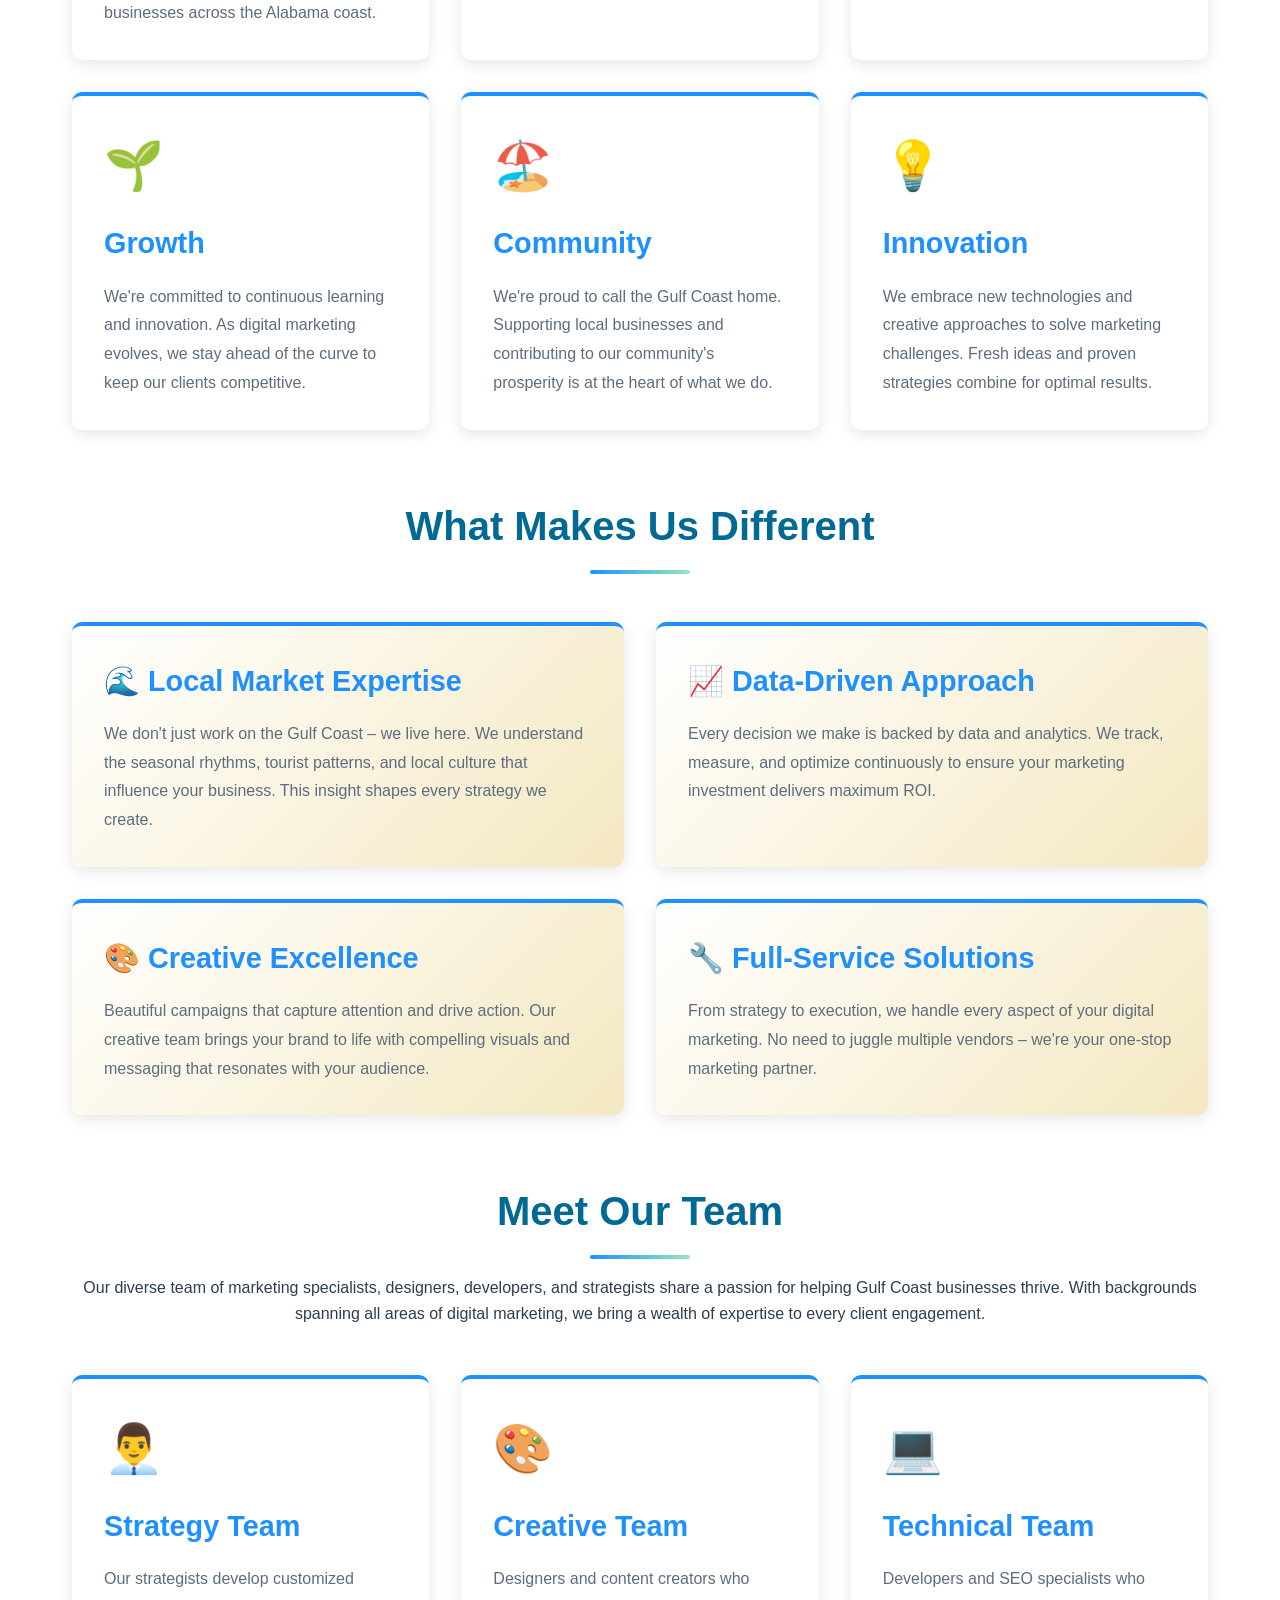
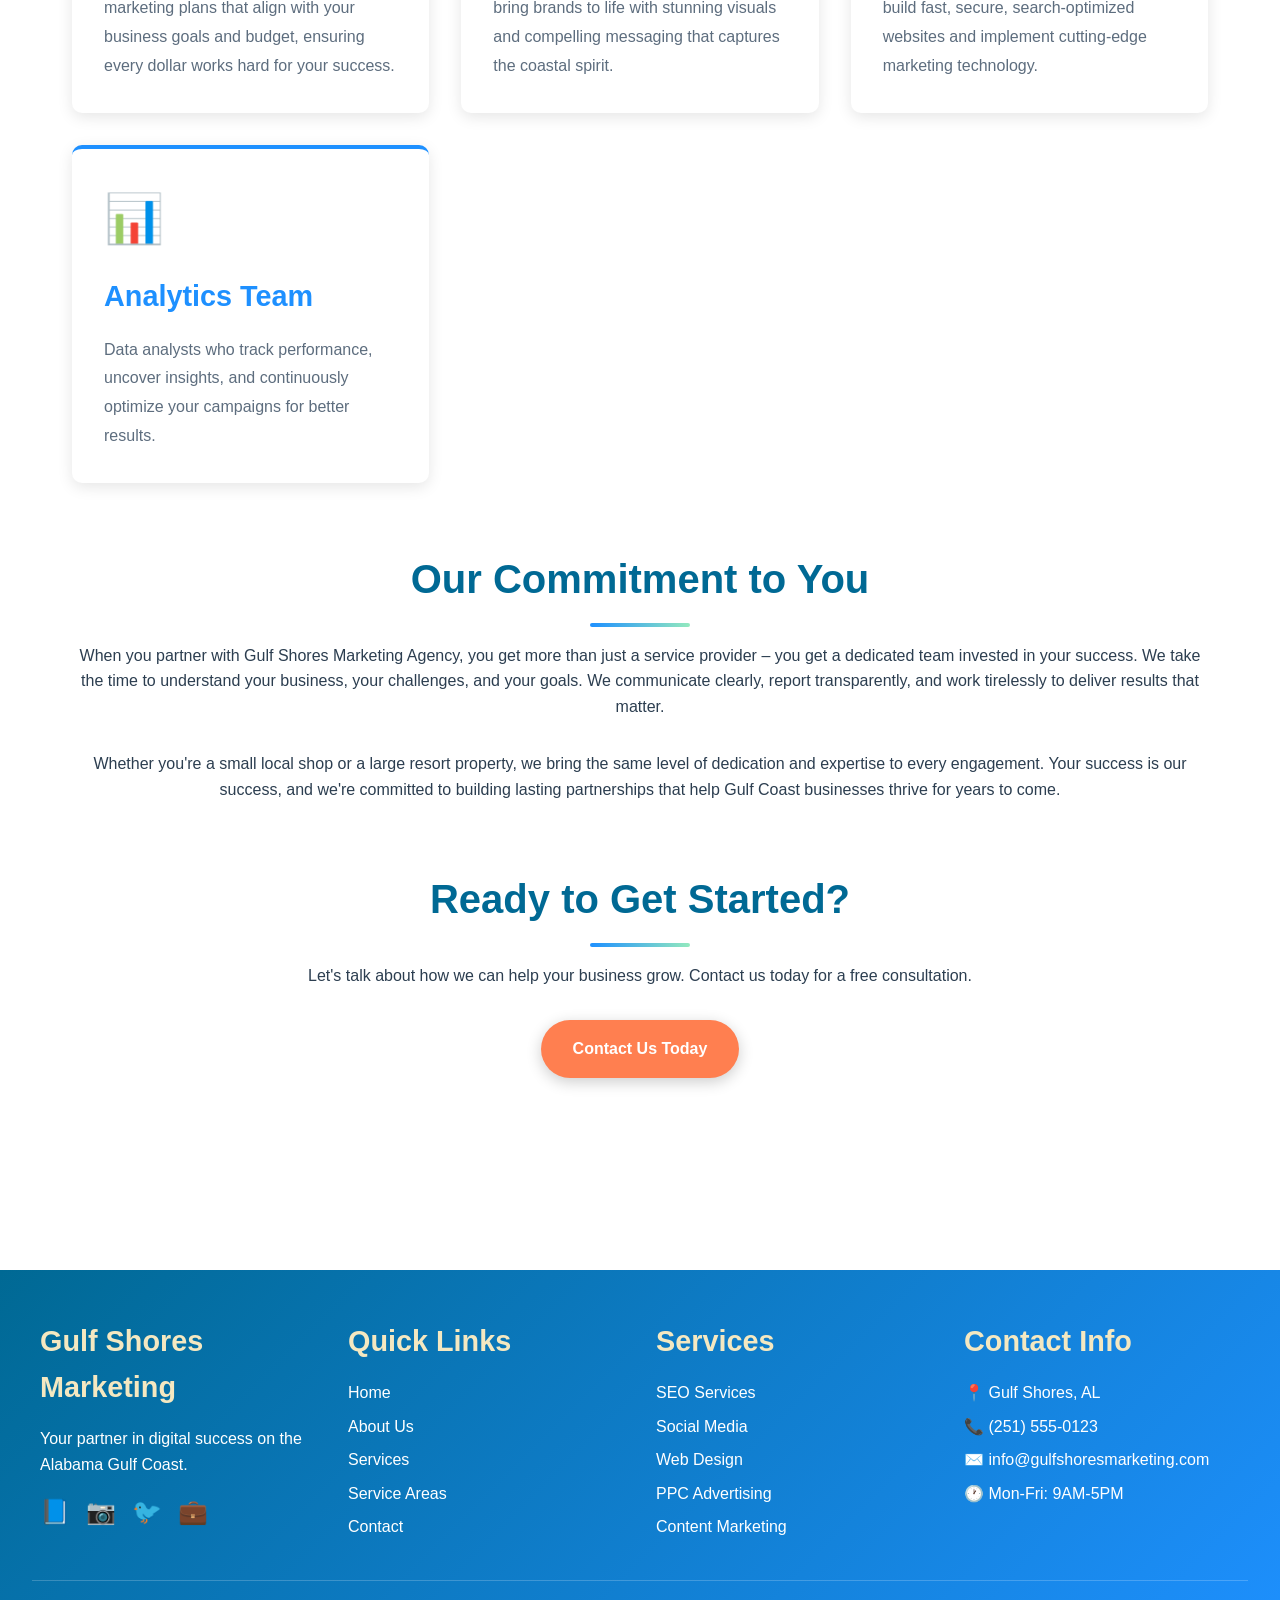
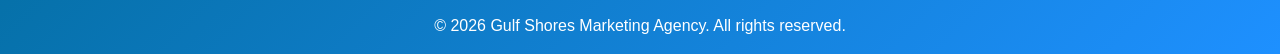
==== commit 1366975e: "Replace wave emoji with logoGS.png and add favicon - Updated CSS to use logoGS.png as navigation log" ====
--- a/about.html
+++ b/about.html
@@ -16,6 +16,7 @@
 
     <title>About Us | Gulf Shores Marketing Agency</title>
 
+    <link rel="icon" type="image/png" href="logoGS.png">
     <link rel="stylesheet" href="css/styles.css">
     <link rel="canonical" href="https://gulfshoresmarketing.com/about.html">
 </head>
--- a/css/styles.css
+++ b/css/styles.css
@@ -54,8 +54,14 @@
 }
 
 .logo::before {
-    content: '🌊';
-    font-size: 2rem;
+    content: '';
+    display: inline-block;
+    width: 2rem;
+    height: 2rem;
+    background-image: url('../logoGS.png');
+    background-size: contain;
+    background-repeat: no-repeat;
+    background-position: center;
 }
 
 .nav-links {
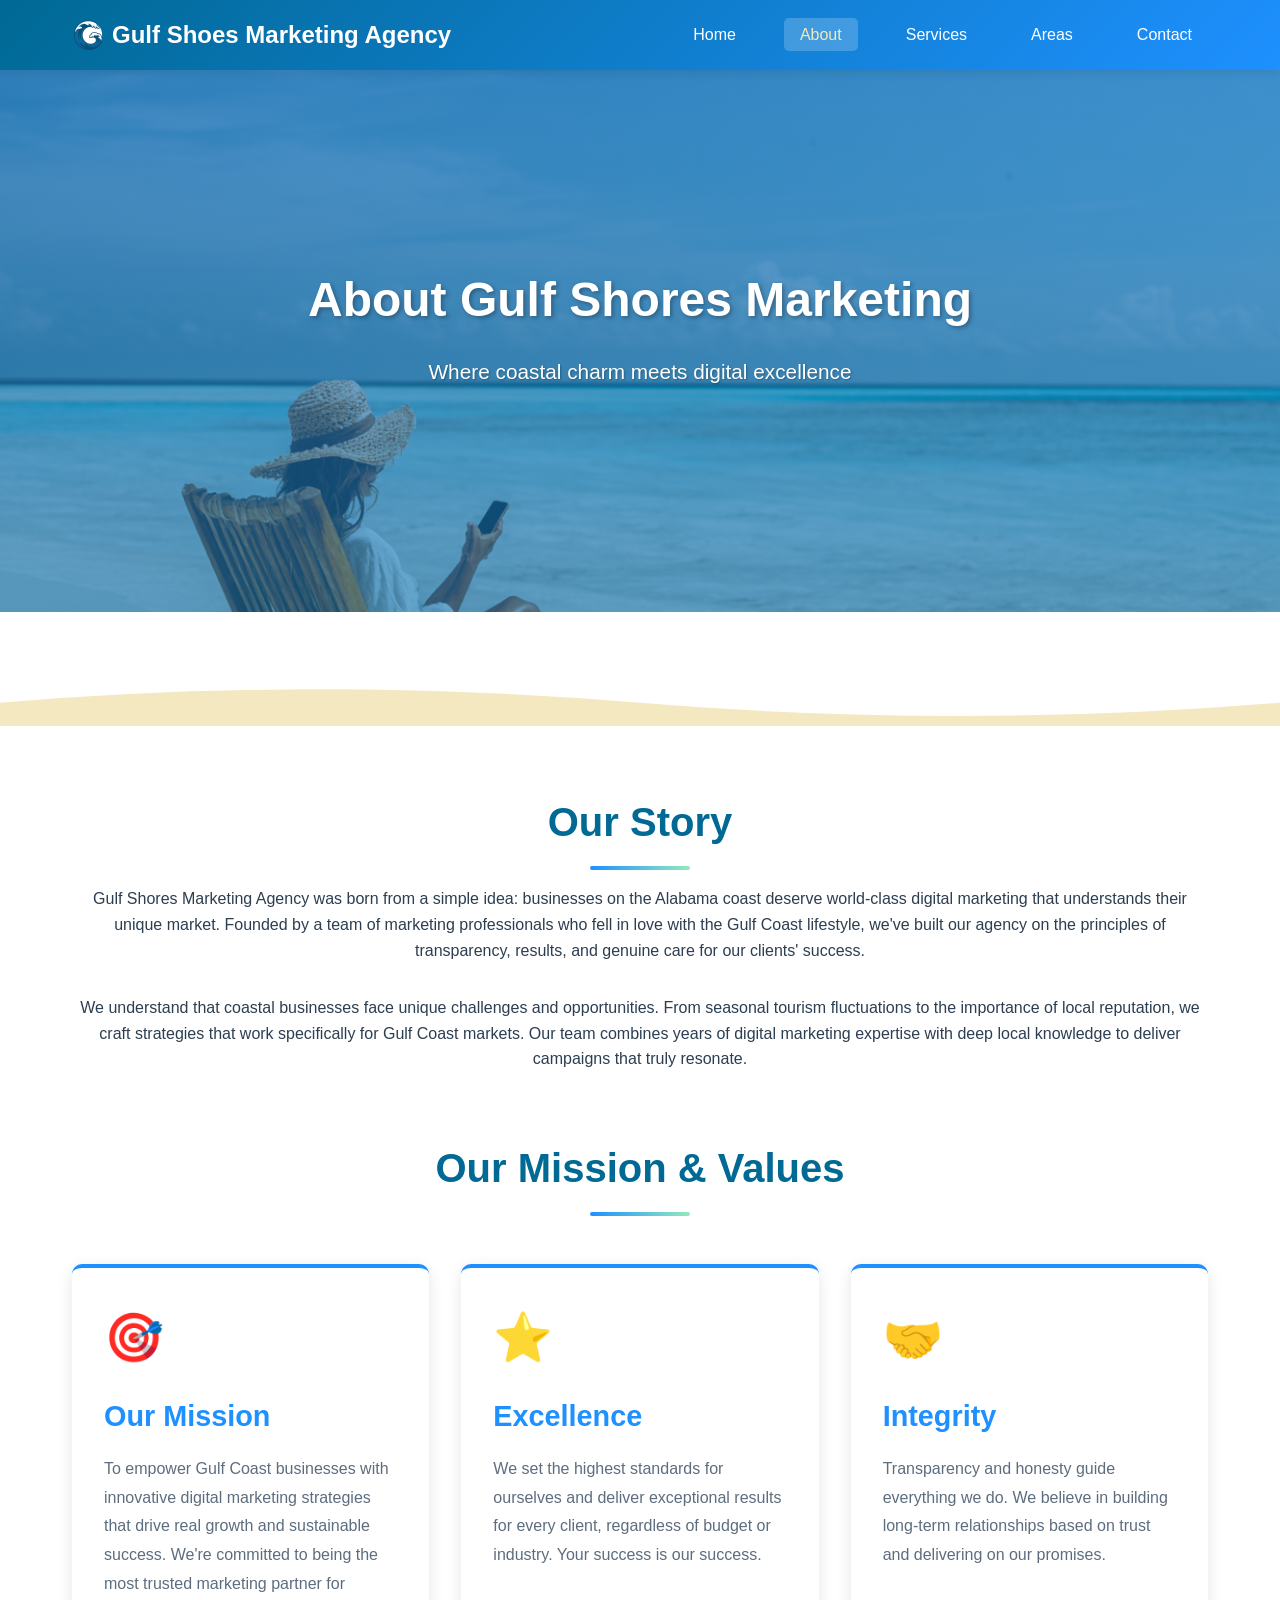
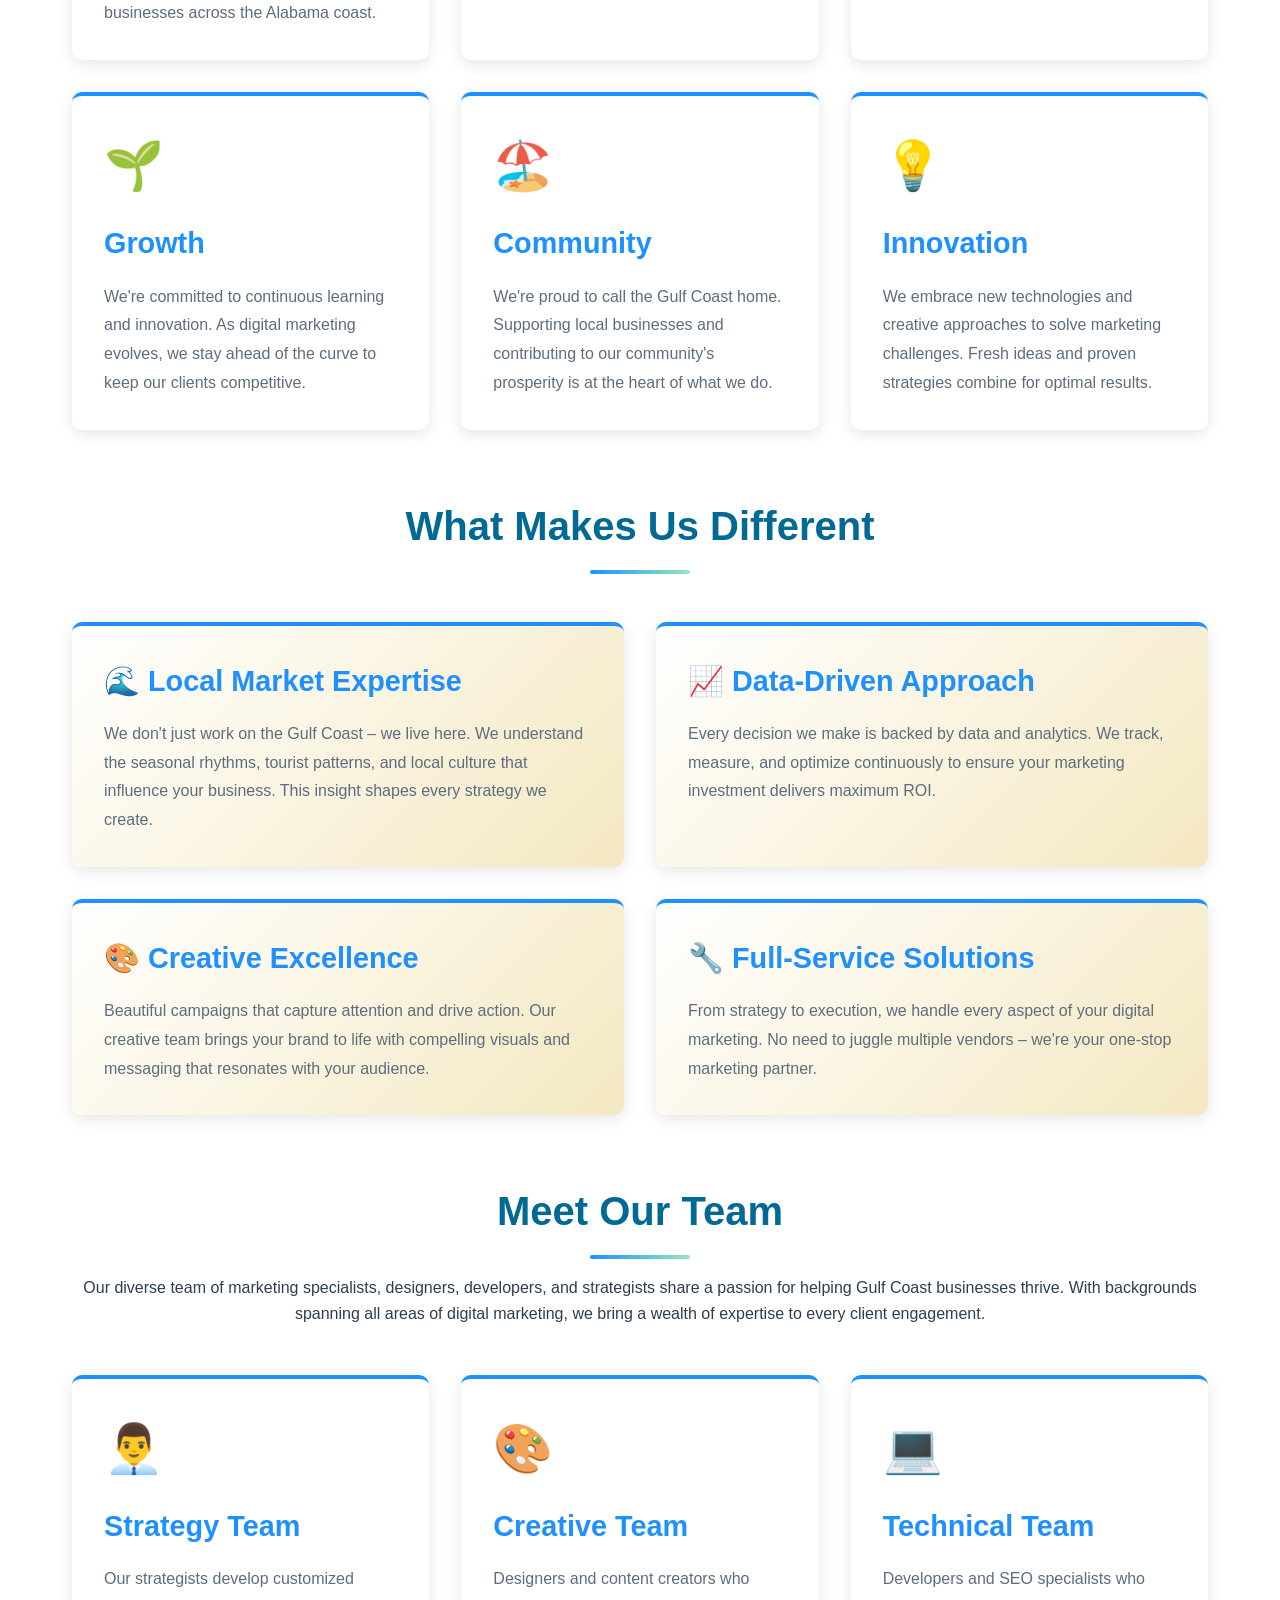
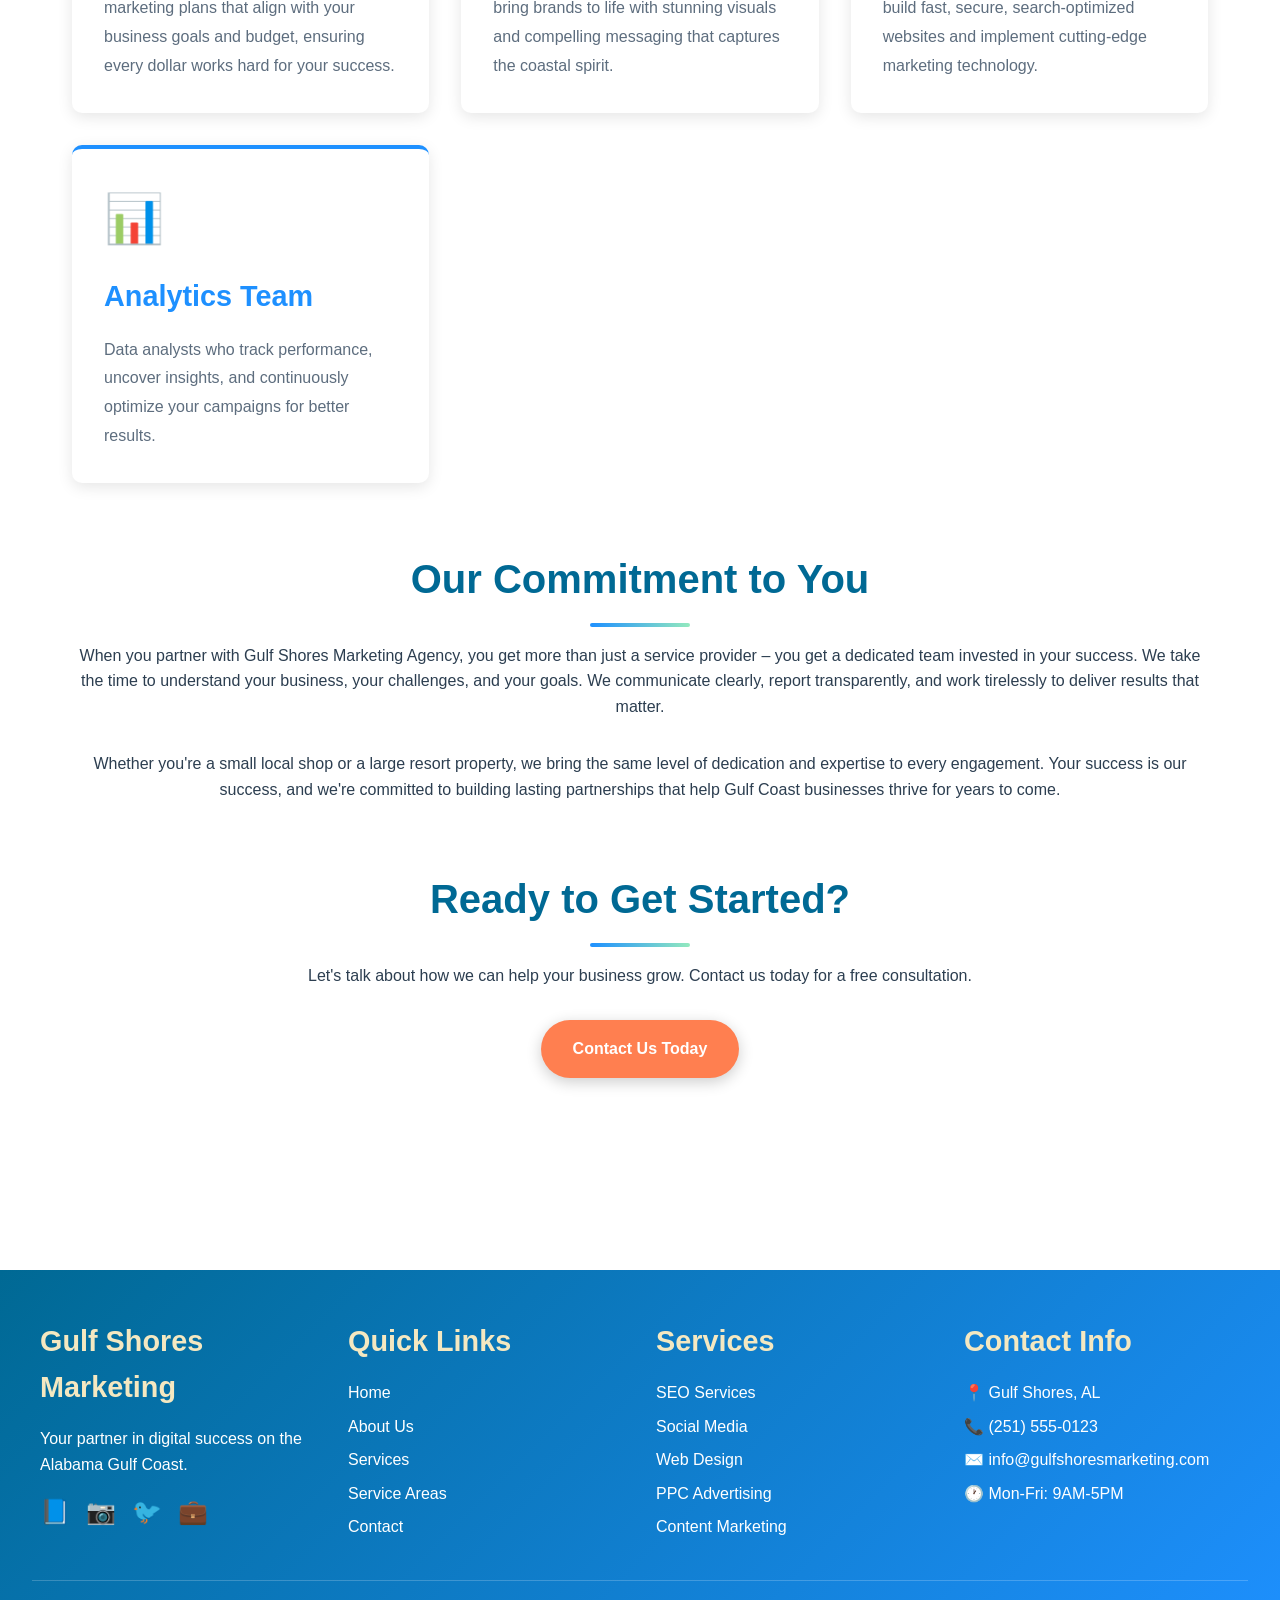
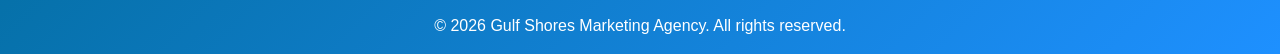
==== commit 23494390: "Update navigation menu bar title to 'Gulf Shoes Marketing Agency' Changed the page title in the navi" ====
--- a/about.html
+++ b/about.html
@@ -23,7 +23,7 @@
 <body>
     <header>
         <nav>
-            <a href="index.html" class="logo">Gulf Shores Marketing</a>
+            <a href="index.html" class="logo">Gulf Shoes Marketing Agency</a>
             <button class="mobile-menu-toggle" aria-label="Toggle menu" aria-expanded="false">
                 ☰
             </button>
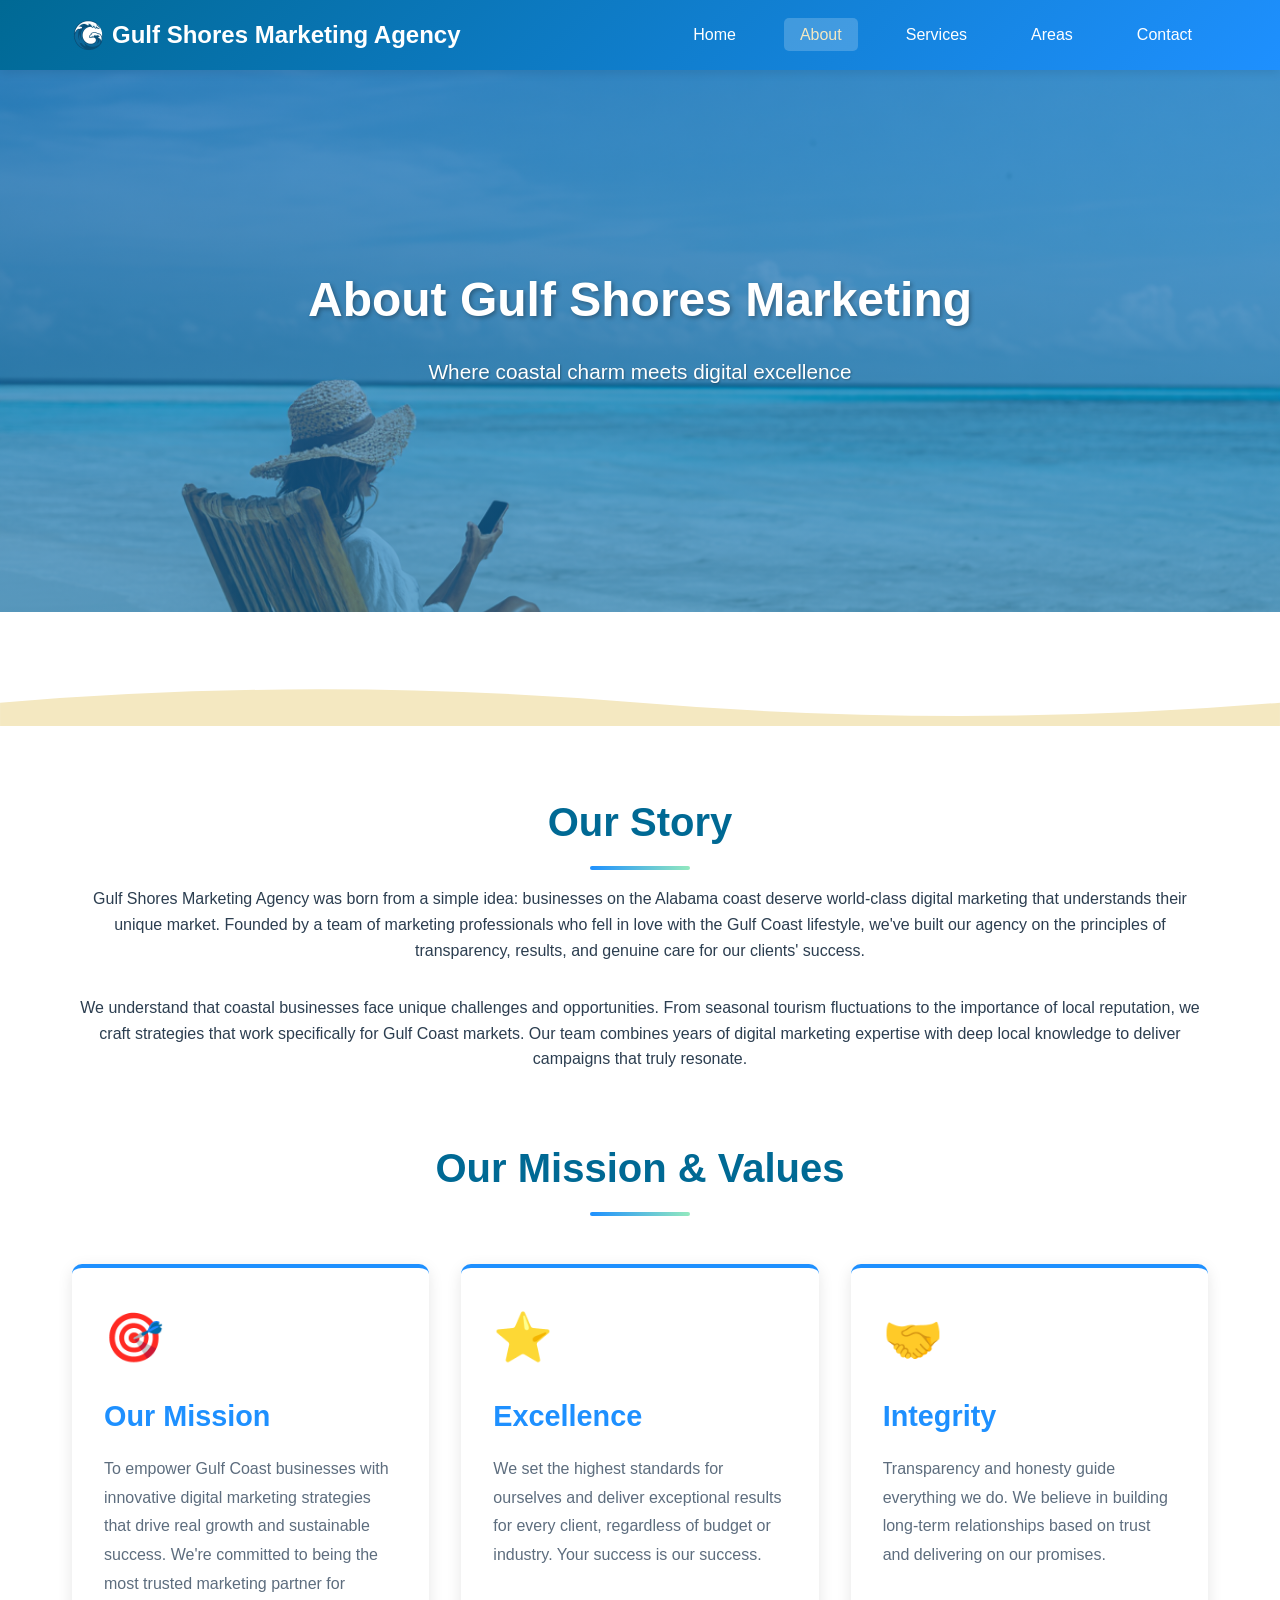
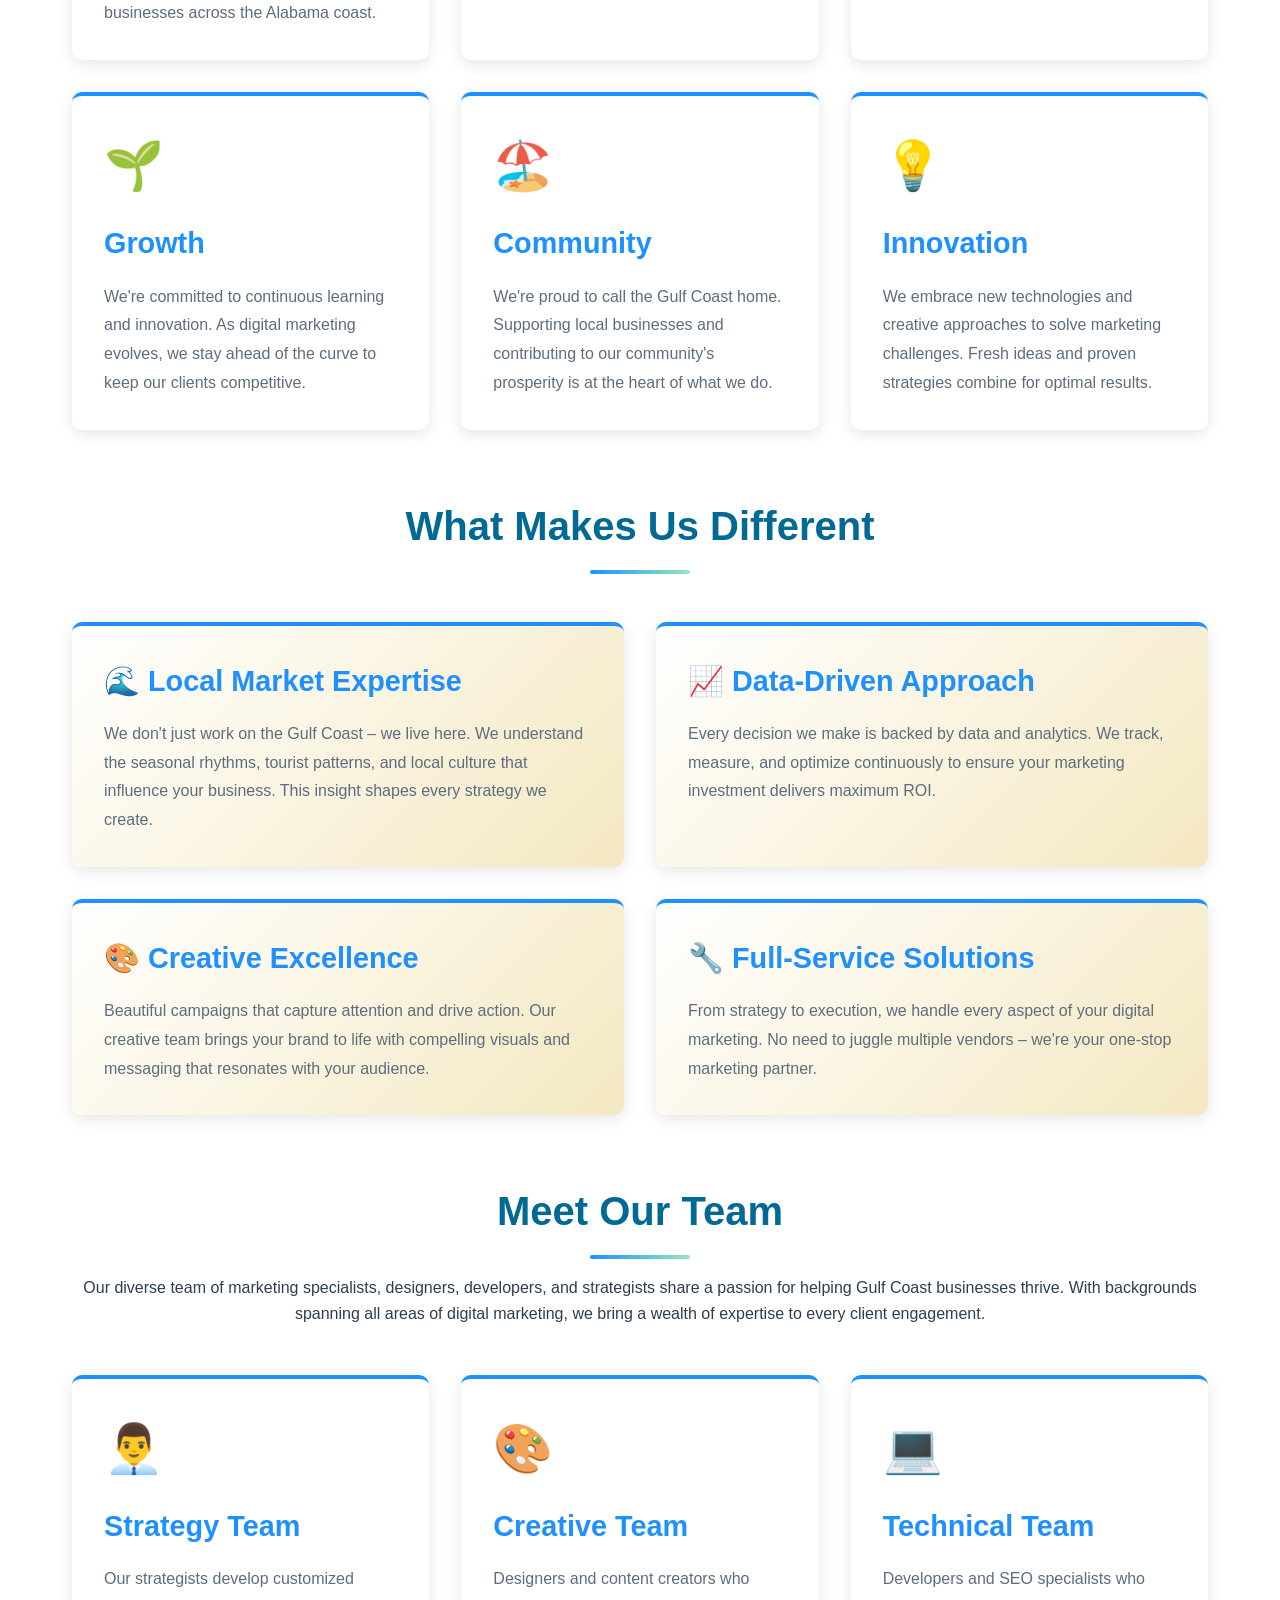
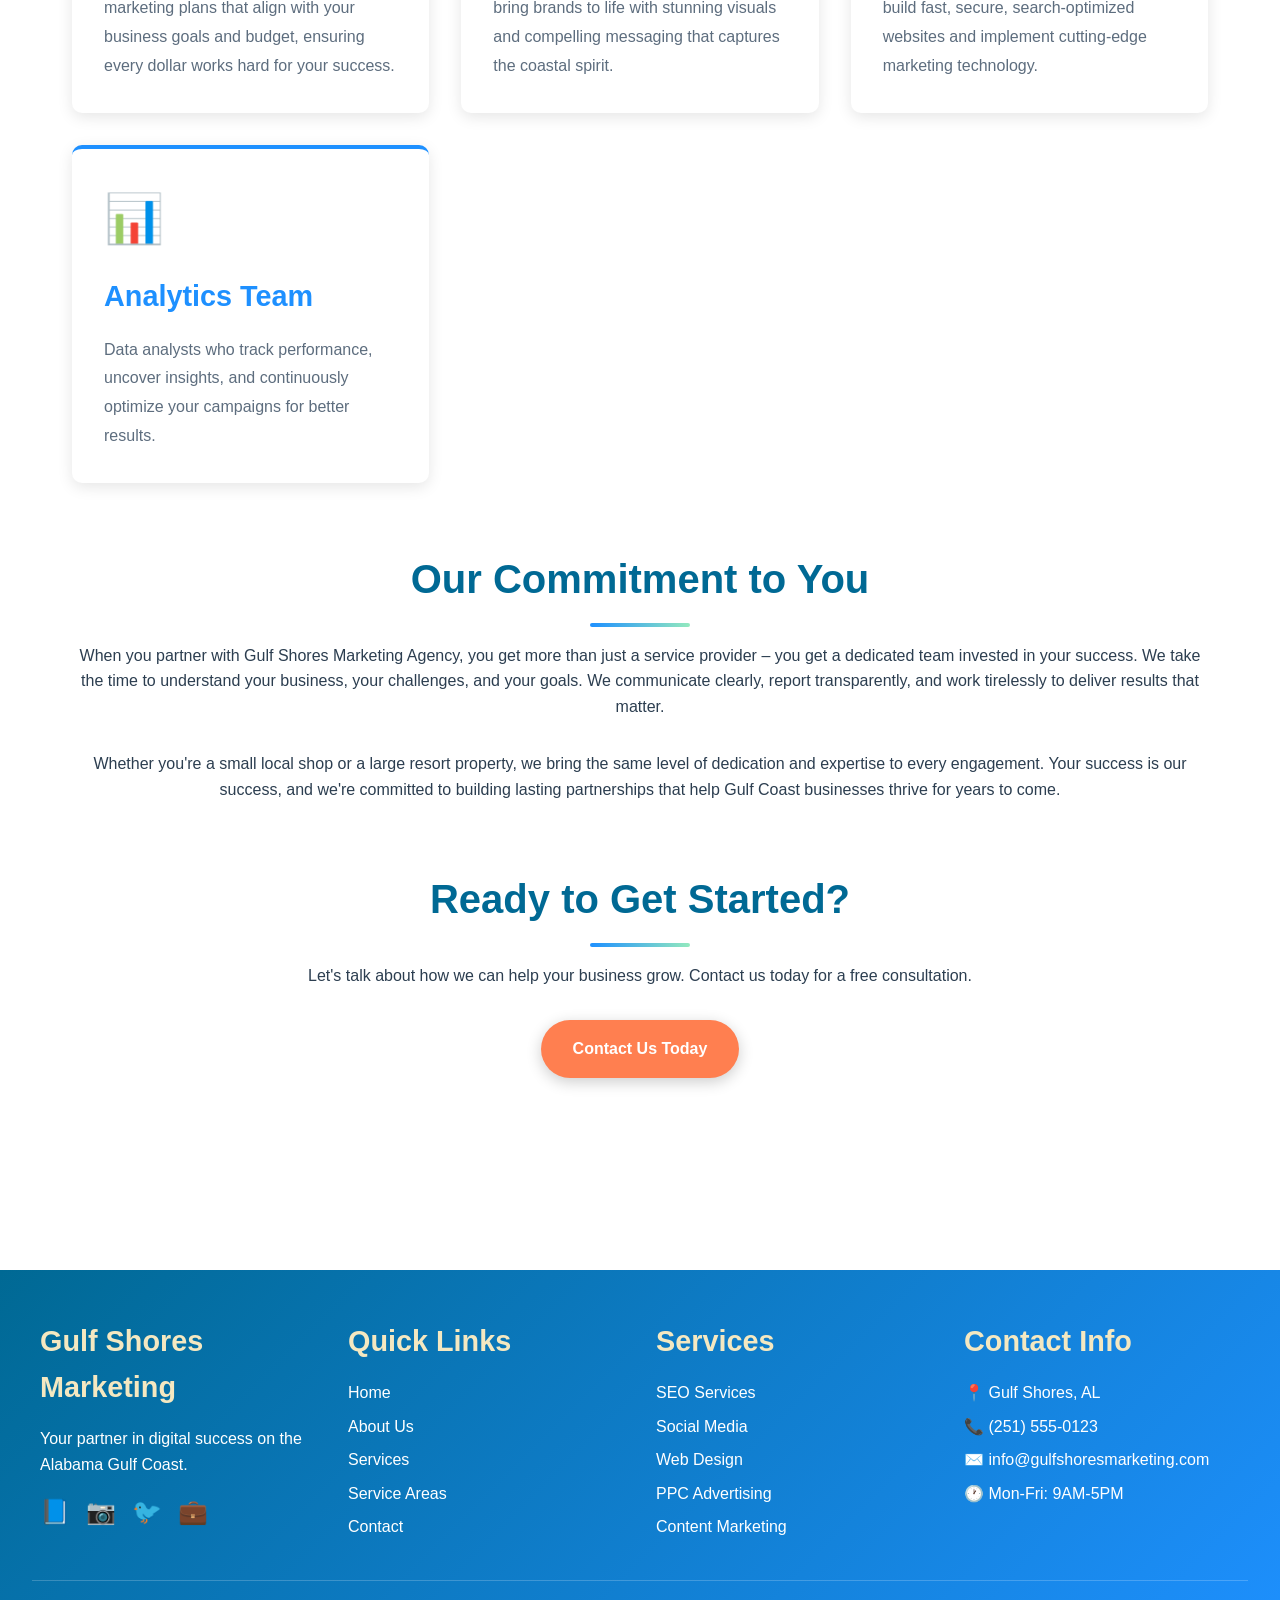
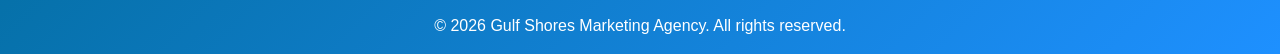
==== commit 906d26a0: "Fix typo: 'Gulf Shoes' to 'Gulf Shores' in navigation logo Corrected the navigation bar logo text ac" ====
--- a/about.html
+++ b/about.html
@@ -12,18 +12,18 @@
     <meta property="og:type" content="website">
     <meta property="og:title" content="About Gulf Shores Marketing Agency - Meet Our Team">
     <meta property="og:description" content="Discover our story and meet the team behind Gulf Shores Marketing Agency.">
-    <meta property="og:url" content="https://gulfshoresmarketing.com/about.html">
+    <meta property="og:url" content="https://gulfshoresmarketingagency.com/about.html">
 
     <title>About Us | Gulf Shores Marketing Agency</title>
 
     <link rel="icon" type="image/png" href="logoGS.png">
     <link rel="stylesheet" href="css/styles.css">
-    <link rel="canonical" href="https://gulfshoresmarketing.com/about.html">
+    <link rel="canonical" href="https://gulfshoresmarketingagency.com/about.html">
 </head>
 <body>
     <header>
         <nav>
-            <a href="index.html" class="logo">Gulf Shoes Marketing Agency</a>
+            <a href="index.html" class="logo">Gulf Shores Marketing Agency</a>
             <button class="mobile-menu-toggle" aria-label="Toggle menu" aria-expanded="false">
                 ☰
             </button>
